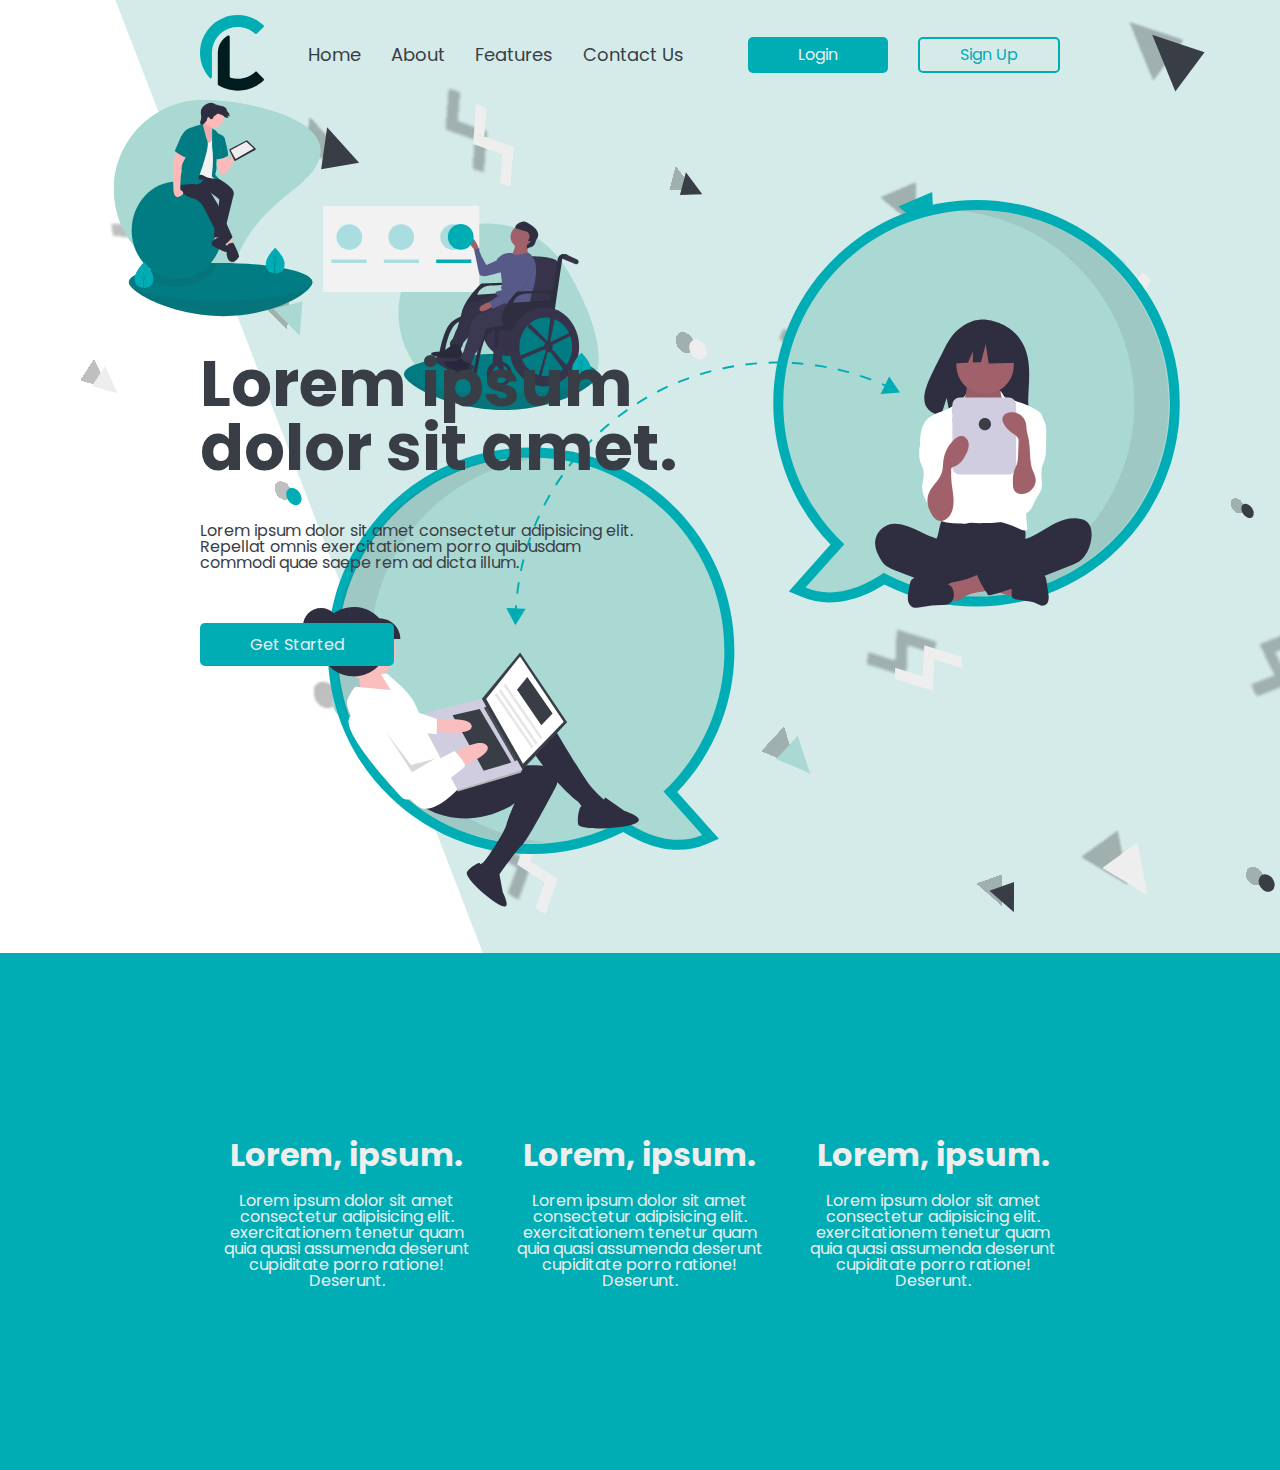
==== index.html @ b7eff3f6 "Added HTML and assets" ====
<!DOCTYPE html>
<html lang="en">
  <head>
    <meta charset="UTF-8" />
    <meta http-equiv="X-UA-Compatible" content="IE=edge" />
    <meta name="viewport" content="width=device-width, initial-scale=1.0" />
    <title>Circlearn</title>
    <link
      rel="shortcut icon"
      href="./assets/img/Logo.svg"
      type="image/x-icon"
    />
    <link rel="stylesheet" href="./assets/css/style.css" />
    <link
      href="https://cdn.jsdelivr.net/npm/boxicons@2.0.5/css/boxicons.min.css"
      rel="stylesheet"
    />
  </head>
  <body>
    <header>
      <a href="index.html"><img src="./assets/img/Logo.svg" alt="logo" /></a>
      <nav>
        <ul>
          <li><a href="#">Home</a></li>
          <li><a href="#">About</a></li>
          <li><a href="#">Features</a></li>
          <li><a href="#">Contact Us</a></li>
        </ul>
      </nav>
      <div class="button">
        <a href="#" class="login">Login</a>
        <a href="#" class="sign-up">Sign Up</a>
      </div>
    </header>
    <div class="hero">
      <div class="vector">
        <img class="img1" src="./assets/img/Hero-illustration.svg" alt="" />
        <img
          class="img2"
          src="./assets/img/Hero-illustration-top-1.svg"
          alt=""
        />
        <img
          class="img3"
          src="./assets/img/Hero-illustration-top-2.svg"
          alt=""
        />
      </div>
      <div class="title">
        <h1>
          Lorem ipsum <br />
          dolor sit amet.
        </h1>
        <p>
          Lorem ipsum dolor sit amet consectetur adipisicing elit. <br />
          Repellat omnis exercitationem porro quibusdam <br />
          commodi quae saepe rem ad dicta illum.
        </p>
        <div class="get-started">
          <a href="#">Get Started</a>
        </div>
      </div>
    </div>
    <div class="info">
      <div class="info-container">
        <div class="item">
          <h1>Lorem, ipsum.</h1>
          <p>
            Lorem ipsum dolor sit amet consectetur adipisicing elit.
            <br />
            exercitationem tenetur quam quia quasi assumenda deserunt cupiditate
            porro ratione! Deserunt.
          </p>
        </div>
        <div class="item">
          <h1>Lorem, ipsum.</h1>
          <p>
            Lorem ipsum dolor sit amet consectetur adipisicing elit.
            <br />
            exercitationem tenetur quam quia quasi assumenda deserunt cupiditate
            porro ratione! Deserunt.
          </p>
        </div>
        <div class="item">
          <h1>Lorem, ipsum.</h1>
          <p>
            Lorem ipsum dolor sit amet consectetur adipisicing elit.
            <br />
            exercitationem tenetur quam quia quasi assumenda deserunt cupiditate
            porro ratione! Deserunt.
          </p>
        </div>
      </div>
    </div>
  </body>
</html>
---- assets/css/style.css ----
@import url("https://fonts.googleapis.com/css2?family=Poppins:wght@400;500;600;700&display=swap");

:root {
  --primary-color: #00adb5;
  --secondary-color: #aad8d3;
  --light-color: #eeeeee;
  --dark-color: #393e46;
  --primary-darker-color: #001c1e;
  --gray-color: #bcbcbc;
  --dark-secondary-color: 2f2e41;
}

html,
body {
  margin: 0;
  padding: 0;
  box-sizing: border-box;
  line-height: 1;
  font-family: "Poppins", sans-serif;
}

header {
  display: flex;
  padding: 15px 200px;
  justify-content: space-between;
}

header nav {
  display: flex;
  align-items: center;
}

header nav ul {
  display: flex;
  padding: 0;
}

header nav ul li {
  font-size: 18px;
  list-style-type: none;
  padding: 0 15px;
}

header nav ul li a {
  text-decoration: none;
  align-items: center;
  justify-content: center;
  color: var(--dark-color);
}

.button .login {
  background-color: var(--primary-color);
  padding: 10px 50px;
  color: var(--light-color);
  border-radius: 5px;
}

.button .sign-up {
  border: 2px solid var(--primary-color);
  padding: 8px 40px;
  color: var(--primary-color);
  border-radius: 5px;
}

.button {
  padding: 5px;
  display: flex;
  justify-content: space-between;
  align-items: center;
}

.button a {
  text-decoration: none;
  color: var(--dark-color);
  padding: 5px;
  margin: 0 15px;
}

.vector .img1 {
  position: absolute;
  top: 0;
  right: 0;
  z-index: -1;
}
.vector .img2 {
  position: absolute;
  top: 100px;
  right: 650px;
  z-index: -1;
}
.vector .img3 {
  position: absolute;
  top: 200px;
  right: 100px;
  z-index: -1;
}

.get-started a {
  text-decoration: none;
  background-color: var(--primary-color);
  padding: 10px 50px;
  color: var(--light-color);
  border-radius: 5px;
}

.title {
  padding: 200px 200px 300px;
}

.title h1 {
  font-size: 64px;
  color: var(--dark-color);
}
.title p {
  color: var(--dark-color);
  padding: 0 0 50px;
}

.info {
  padding: 150px 200px;
  background-color: var(--primary-color);
  text-align: center;
  color: var(--light-color);
}

.info .info-container {
  display: flex;
  justify-content: space-around;
}

.info-container .item {
  padding: 15px;
}
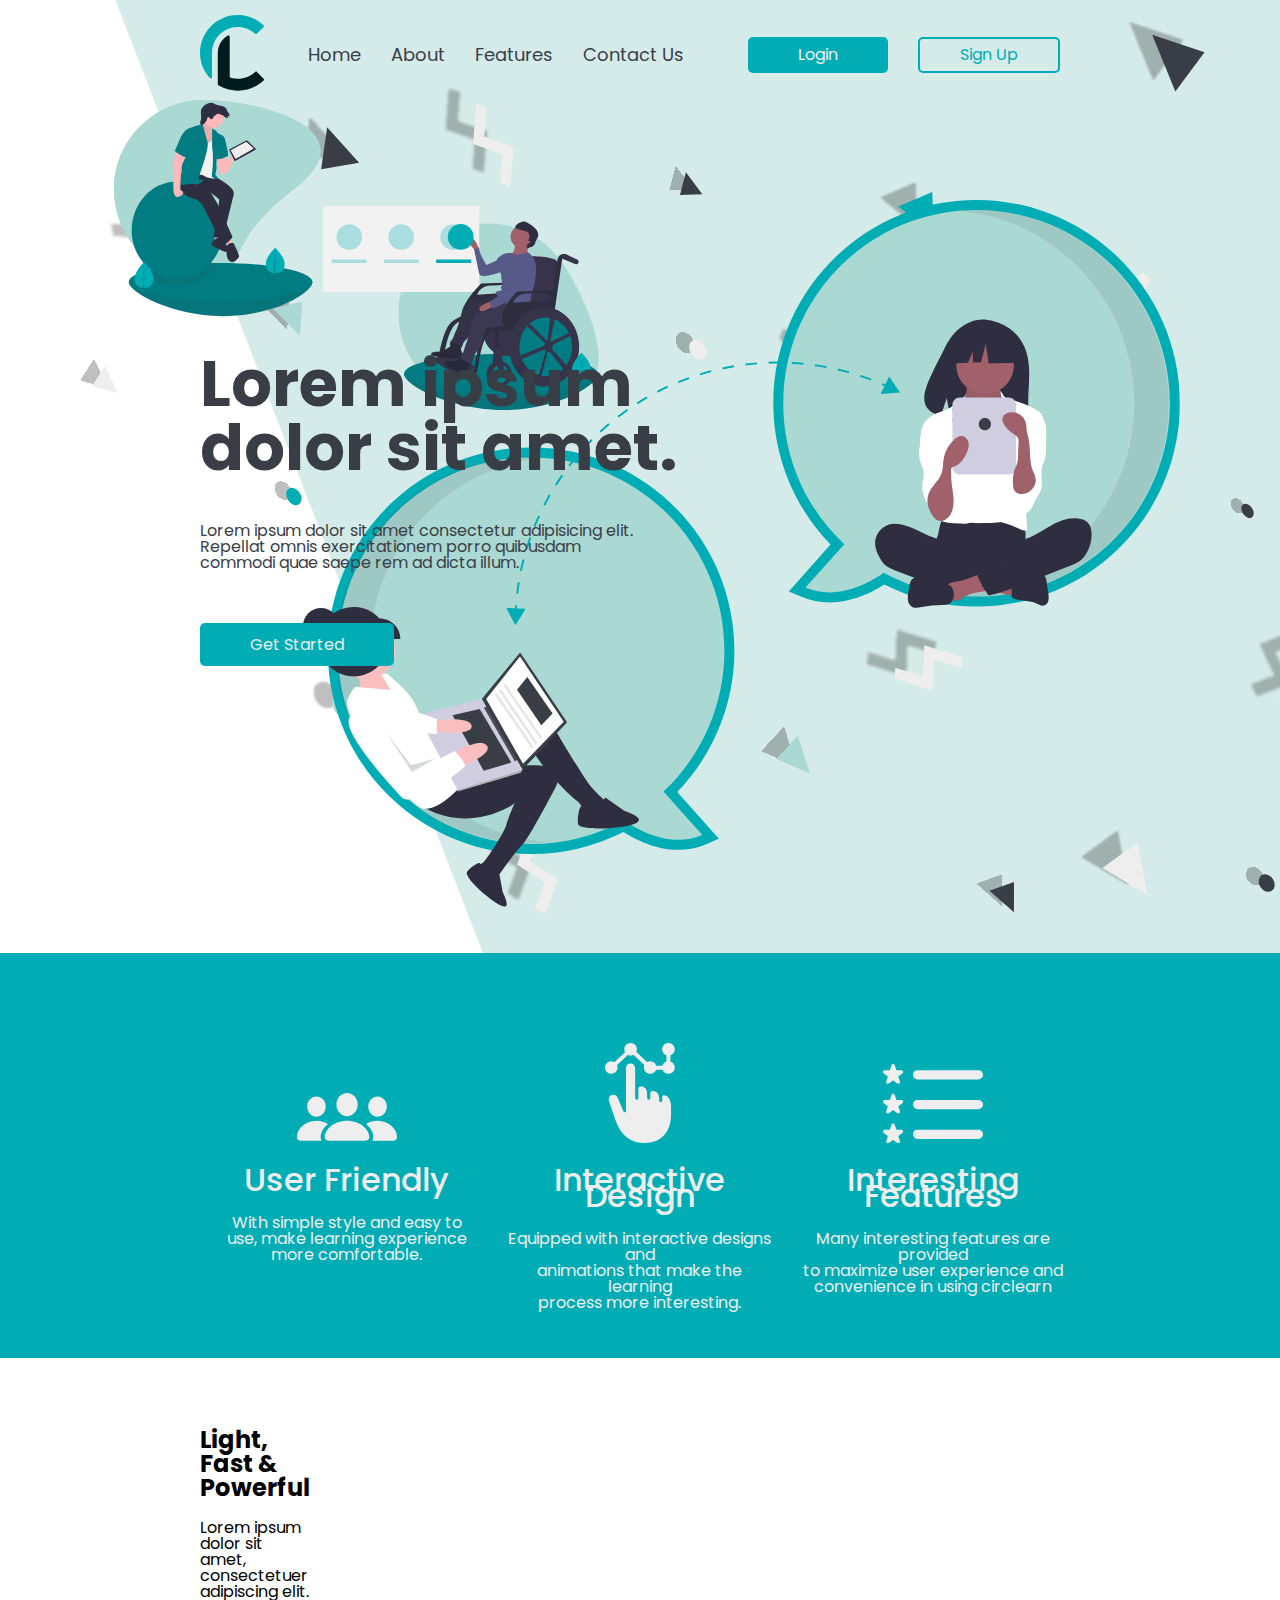
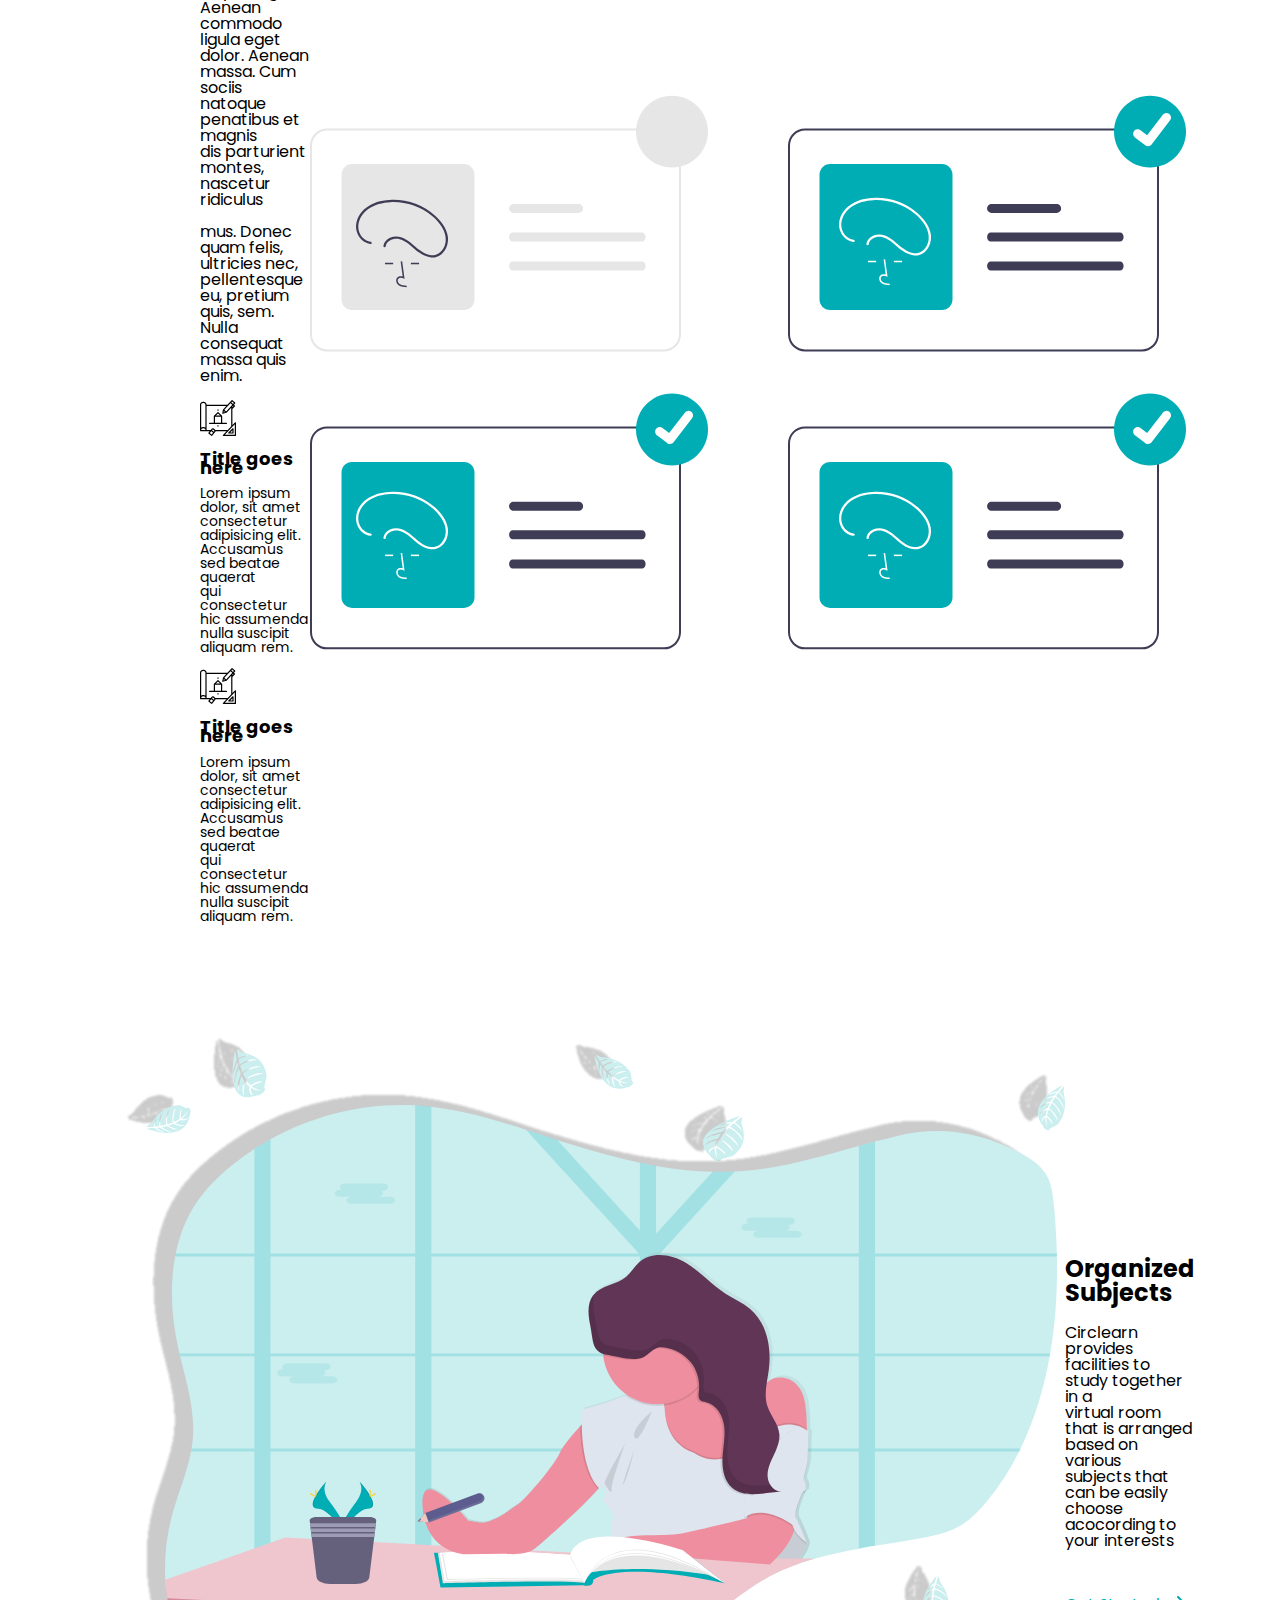
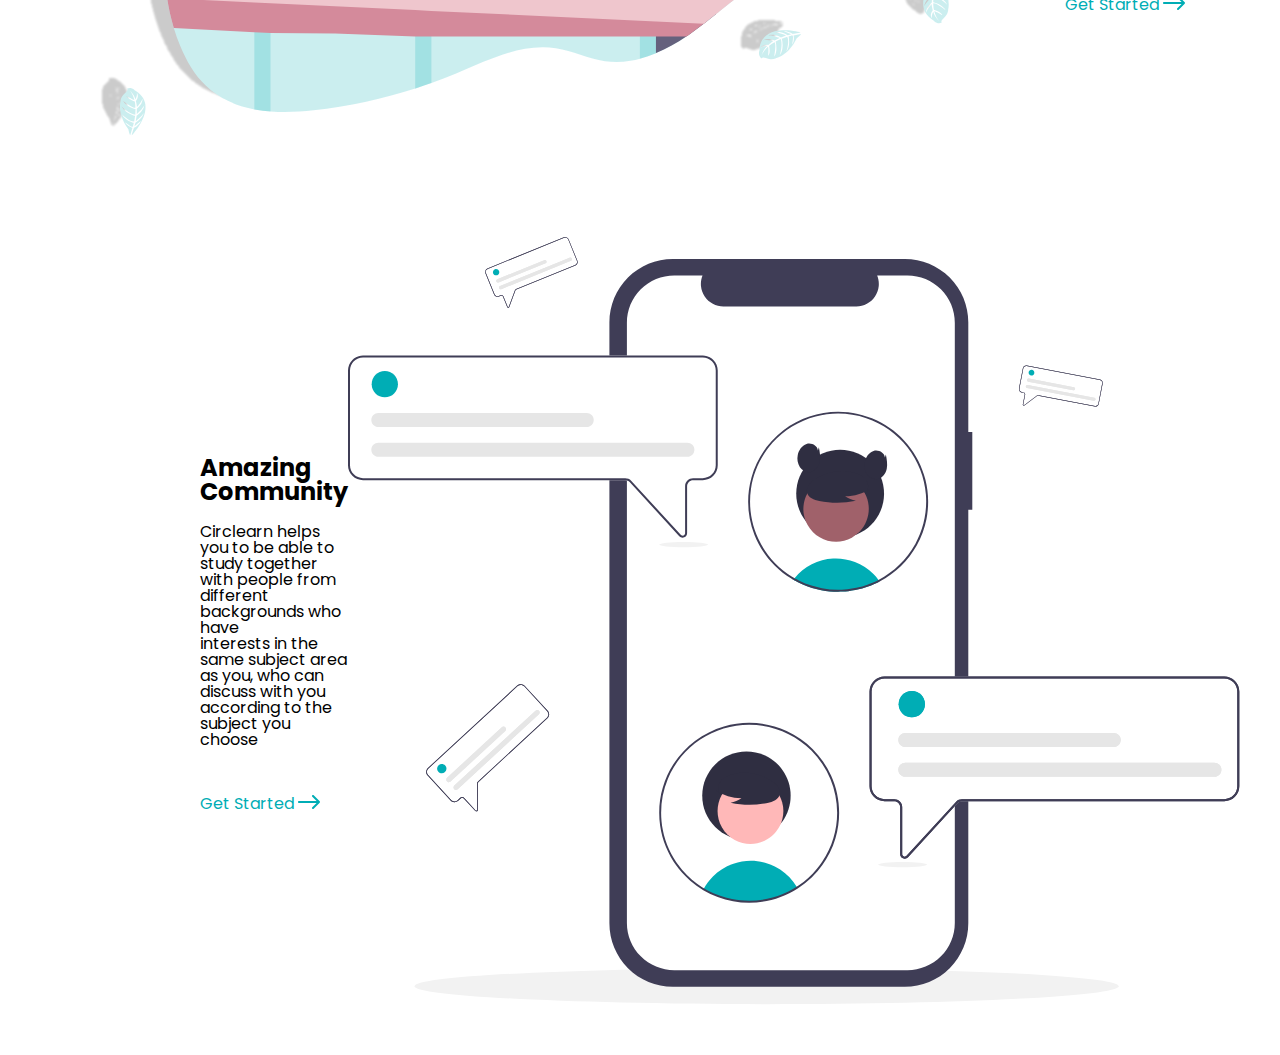
==== commit 9c22e974: "Added Features" ====
--- a/index.html
+++ b/index.html
@@ -28,8 +28,8 @@
         </ul>
       </nav>
       <div class="button">
-        <a href="#" class="login">Login</a>
-        <a href="#" class="sign-up">Sign Up</a>
+        <a href="./pages/login.html" class="login">Login</a>
+        <a href="./pages/login.html" class="sign-up">Sign Up</a>
       </div>
     </header>
     <div class="hero">
@@ -64,33 +64,105 @@
     <div class="info">
       <div class="info-container">
         <div class="item">
-          <h1>Lorem, ipsum.</h1>
+          <img src="./assets/img/Info-1.svg" alt="Info" />
+          <h2>User Friendly</h2>
           <p>
-            Lorem ipsum dolor sit amet consectetur adipisicing elit.
-            <br />
-            exercitationem tenetur quam quia quasi assumenda deserunt cupiditate
-            porro ratione! Deserunt.
+            With simple style and easy to <br />
+            use, make learning experience <br />
+            more comfortable.
+          </p>
+        </div>
+        <div class="item center">
+          <img src="./assets/img/Info-2.svg" alt="Info" />
+          <h2>Interactive Design</h2>
+          <p>
+            Equipped with interactive designs and <br />
+            animations that make the learning <br />
+            process more interesting.
           </p>
         </div>
         <div class="item">
-          <h1>Lorem, ipsum.</h1>
+          <img src="./assets/img/Info-3.svg" alt="Info" />
+          <h2>Interesting Features</h2>
           <p>
-            Lorem ipsum dolor sit amet consectetur adipisicing elit.
-            <br />
-            exercitationem tenetur quam quia quasi assumenda deserunt cupiditate
-            porro ratione! Deserunt.
-          </p>
-        </div>
-        <div class="item">
-          <h1>Lorem, ipsum.</h1>
-          <p>
-            Lorem ipsum dolor sit amet consectetur adipisicing elit.
-            <br />
-            exercitationem tenetur quam quia quasi assumenda deserunt cupiditate
-            porro ratione! Deserunt.
+            Many interesting features are provided <br />
+            to maximize user experience and <br />
+            convenience in using circlearn
           </p>
         </div>
       </div>
     </div>
+
+    <div class="features">
+      <div class="features-container">
+        <div class="features-title">
+          <h2>Light, Fast & Powerful</h2>
+          <p>
+            Lorem ipsum dolor sit amet, consectetuer adipiscing elit. Aenean
+            commodo <br />
+            ligula eget dolor. Aenean massa. Cum sociis natoque penatibus et
+            magnis <br />
+            dis parturient montes, nascetur ridiculus
+          </p>
+          <p>
+            mus. Donec quam felis, ultricies nec, pellentesque eu, pretium quis,
+            sem. <br />
+            Nulla consequat massa quis enim.
+          </p>
+        </div>
+        <div class="features-list">
+          <div class="f-list">
+            <img src="./assets/img/Dummy-icon.svg" alt="Icon" />
+            <h2>Title goes here</h2>
+            <p>
+              Lorem ipsum dolor, sit amet consectetur <br />
+              adipisicing elit. Accusamus sed beatae quaerat <br />
+              qui consectetur hic assumenda nulla suscipit aliquam rem.
+            </p>
+          </div>
+          <div class="f-list">
+            <img src="./assets/img/Dummy-icon.svg" alt="Icon" />
+            <h2>Title goes here</h2>
+            <p>
+              Lorem ipsum dolor, sit amet consectetur <br />
+              adipisicing elit. Accusamus sed beatae quaerat <br />
+              qui consectetur hic assumenda nulla suscipit aliquam rem.
+            </p>
+          </div>
+        </div>
+      </div>
+      <img src="./assets/img/Features-1.svg" alt="Vector" />
+    </div>
+    <div class="features more">
+      <img src="./assets/img/Features-2.svg" alt="Vector" />
+      <div class="f-text">
+        <h2>Organized Subjects</h2>
+        <p>
+          Circlearn provides facilities to study together in a <br />
+          virtual room that is arranged based on various <br />
+          subjects that can be easily choose acocording to <br />
+          your interests
+        </p>
+        <a href="./pages/login.html"
+          >Get Started <img src="./assets/img/Features-arrow.svg" alt=""
+        /></a>
+      </div>
+    </div>
+    <div class="features">
+      <div class="f-text">
+        <h2>Amazing Community</h2>
+        <p>
+          Circlearn helps you to be able to study together <br />
+          with people from different backgrounds who have <br />
+          interests in the same subject area as you, who can <br />
+          discuss with you according to the subject you <br />
+          choose
+        </p>
+        <a href="./pages/login.html"
+          >Get Started <img src="./assets/img/Features-arrow.svg" alt=""
+        /></a>
+      </div>
+      <img src="./assets/img/Features-3.svg" alt="Vector" />
+    </div>
   </body>
 </html>
--- a/assets/css/style.css
+++ b/assets/css/style.css
@@ -12,6 +12,7 @@
 
 html,
 body {
+  overflow-x: hidden;
   margin: 0;
   padding: 0;
   box-sizing: border-box;
@@ -117,7 +118,7 @@
 }
 
 .info {
-  padding: 150px 200px;
+  padding: 0 200px;
   background-color: var(--primary-color);
   text-align: center;
   color: var(--light-color);
@@ -129,5 +130,54 @@
 }
 
 .info-container .item {
+  margin-top: 75px;
   padding: 15px;
+  width: 400px;
+  height: 300px;
 }
+
+.info-container .item h2 {
+  font-size: 32px;
+  line-height: 0.5;
+  font-weight: 500;
+}
+
+.features {
+  display: flex;
+  justify-content: space-between;
+  padding: 50px 200px;
+}
+
+.features-container {
+  display: flex;
+  flex-direction: column;
+  justify-content: space-around;
+}
+
+.f-list h2 {
+  font-size: 18px;
+  line-height: 0.5;
+}
+.f-list p {
+  font-size: 14px;
+}
+
+.features.more {
+  padding: 50px 200px 50px 100px;
+}
+
+.f-text {
+  width: 500px;
+  padding-top: 200px;
+  line-height: 1;
+}
+
+.f-text a {
+  text-decoration: none;
+  color: var(--primary-color);
+  line-height: 5;
+}
+
+.f-text a:hover {
+  color: var(--dark-color);
+}
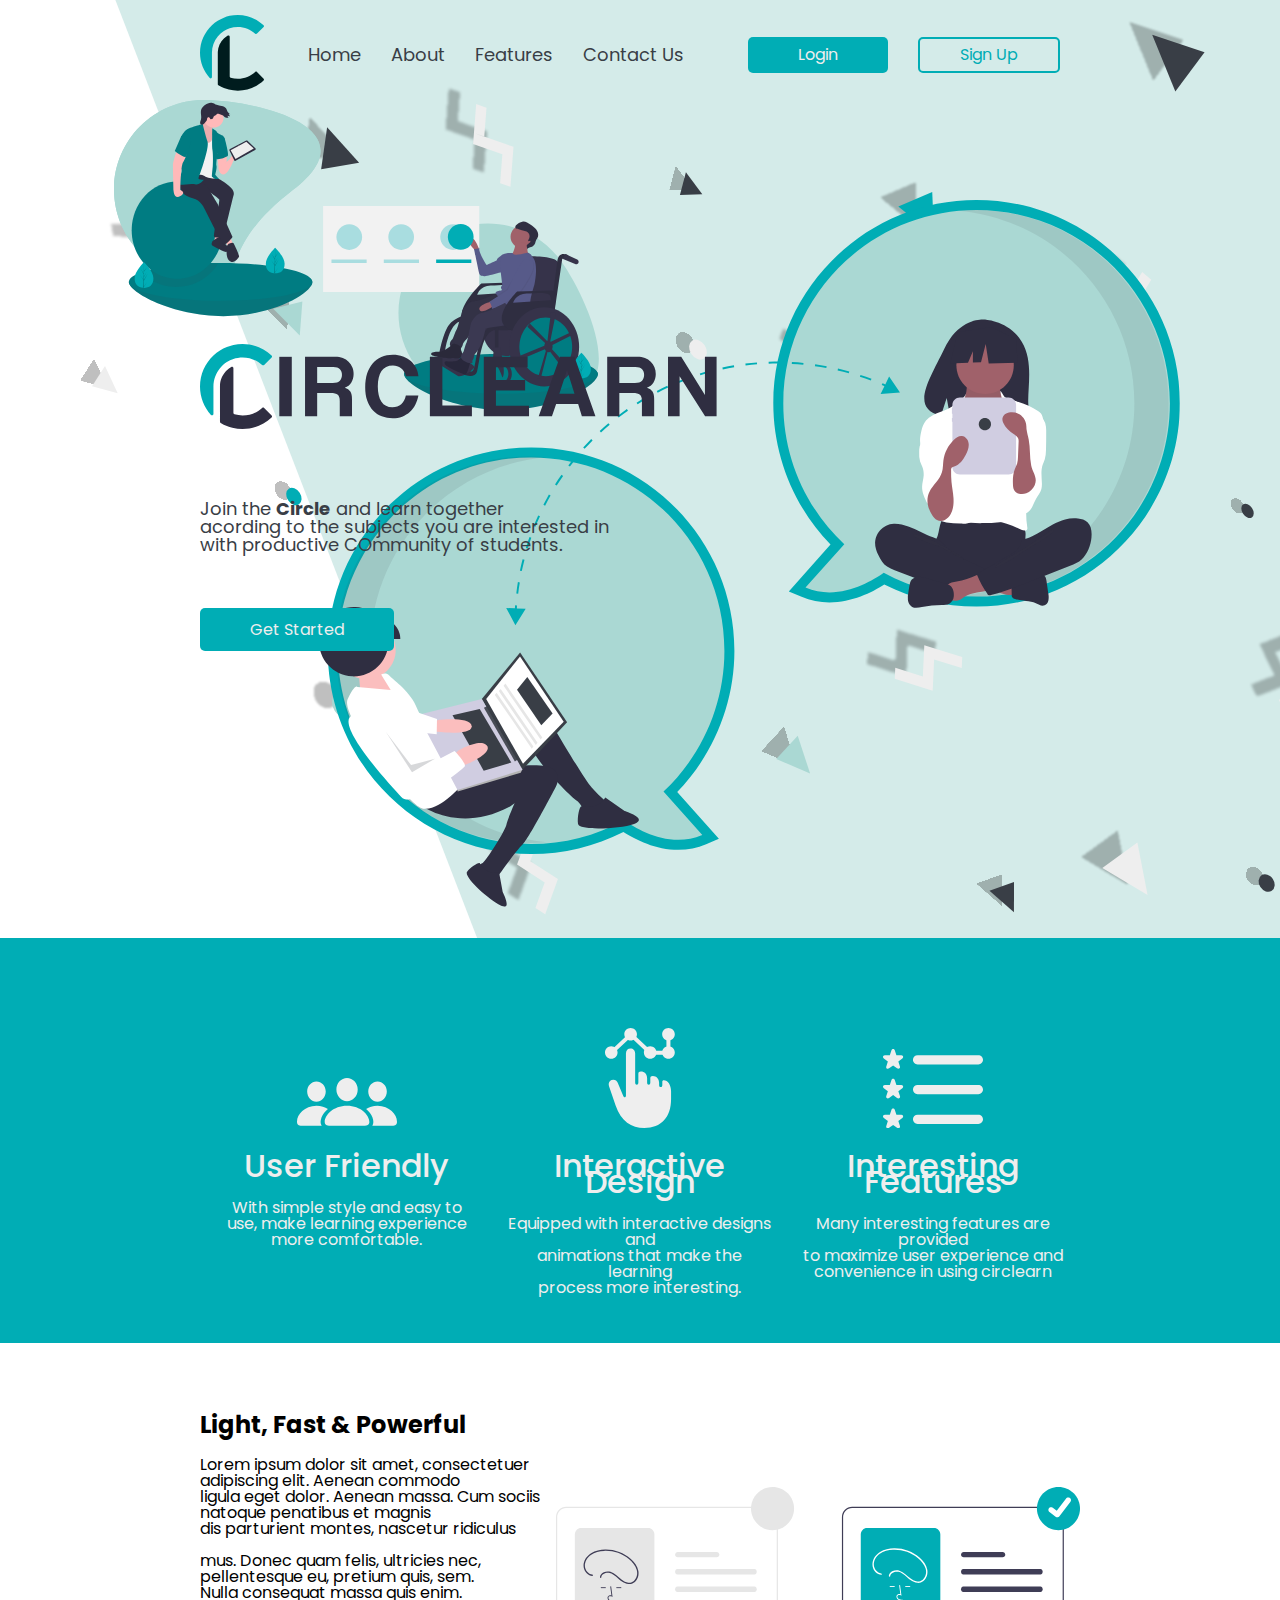
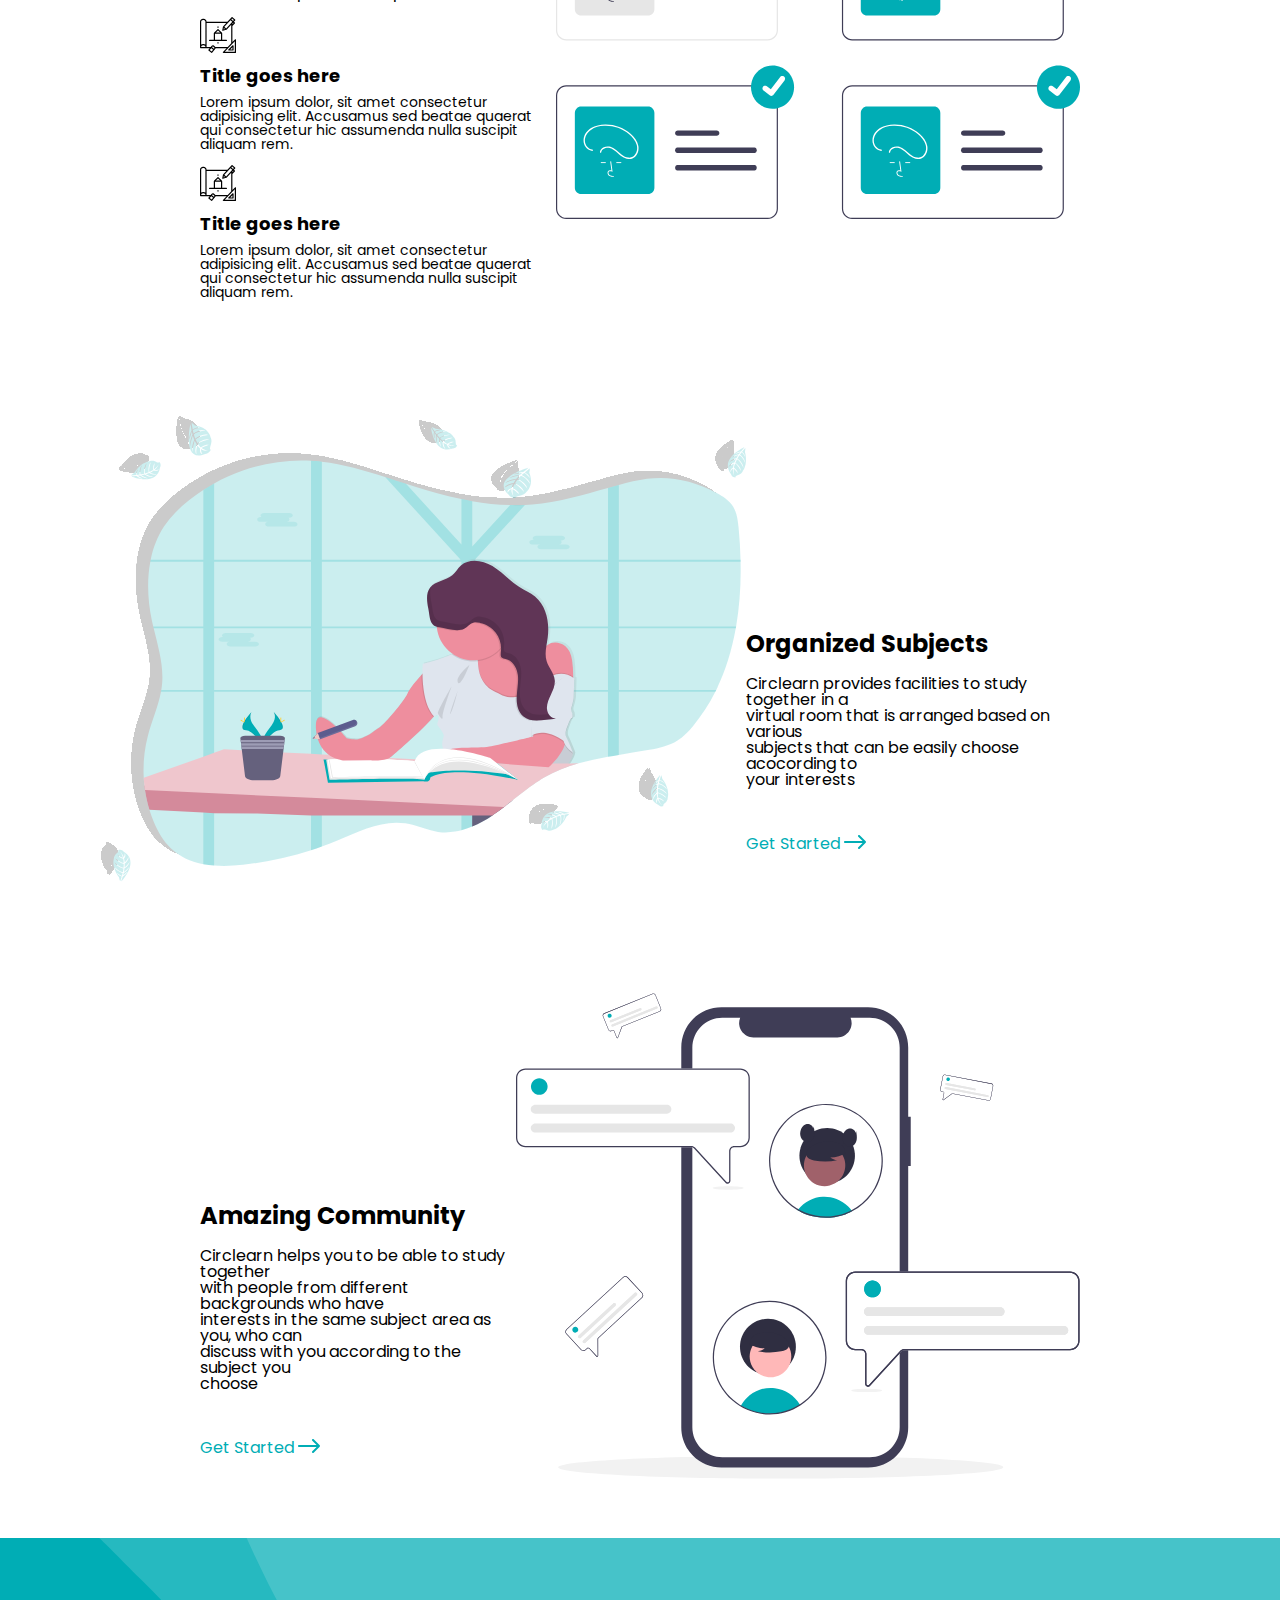
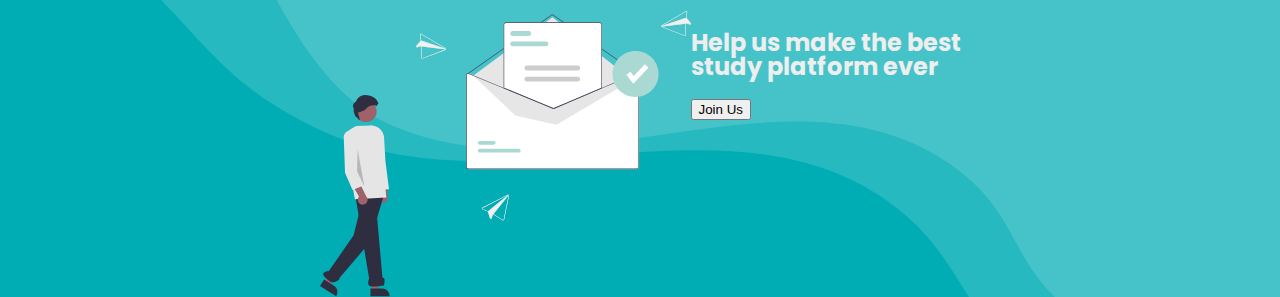
==== commit 6b4f812e: "Added CTA(Unfinished)" ====
--- a/index.html
+++ b/index.html
@@ -1,9 +1,50 @@
 <!DOCTYPE html>
-<html lang="en">
+<html lang="en" prefix="og: https://ogp.me/ns#">
   <head>
     <meta charset="UTF-8" />
     <meta http-equiv="X-UA-Compatible" content="IE=edge" />
     <meta name="viewport" content="width=device-width, initial-scale=1.0" />
+    <meta name="author" content="Circlearn" />
+    <meta
+      name="description"
+      content="Join The Circle And Learn Together
+according to the subjects you are interested in
+With Productive Community of Students."
+    />
+    <!-- HTML Meta Tags -->
+    <title>Circlearn</title>
+    <meta name="description" content="" />
+
+    <!-- Facebook Meta Tags -->
+    <meta
+      property="og:url"
+      content="https://sitouxz.github.io/Circlearn-Web/"
+    />
+    <meta property="og:type" content="website" />
+    <meta property="og:title" content="Circlearn" />
+    <meta
+      property="og:description"
+      content="Join The Circle And Learn Together
+according to the subjects you are interested in
+With Productive Community of Students."
+    />
+    <meta property="og:image" content="" />
+
+    <!-- Twitter Meta Tags -->
+    <meta name="twitter:card" content="summary_large_image" />
+    <meta property="twitter:domain" content="sitouxz.github.io" />
+    <meta
+      property="twitter:url"
+      content="https://sitouxz.github.io/Circlearn-Web/"
+    />
+    <meta name="twitter:title" content="Circlearn" />
+    <meta
+      name="twitter:description"
+      content="Join The Circle And Learn Together
+according to the subjects you are interested in
+With Productive Community of Students."
+    />
+    <meta name="twitter:image" content="" />
     <title>Circlearn</title>
     <link
       rel="shortcut icon"
@@ -47,14 +88,11 @@
         />
       </div>
       <div class="title">
-        <h1>
-          Lorem ipsum <br />
-          dolor sit amet.
-        </h1>
+        <img class="vector" src="./assets/img/Hero-logo.svg" alt="Logo" />
         <p>
-          Lorem ipsum dolor sit amet consectetur adipisicing elit. <br />
-          Repellat omnis exercitationem porro quibusdam <br />
-          commodi quae saepe rem ad dicta illum.
+          Join the <b>Circle</b> and learn together <br />
+          acording to the subjects you are interested in <br />
+          with productive COmmunity of students.
         </p>
         <div class="get-started">
           <a href="#">Get Started</a>
@@ -64,7 +102,7 @@
     <div class="info">
       <div class="info-container">
         <div class="item">
-          <img src="./assets/img/Info-1.svg" alt="Info" />
+          <img class="vector" src="./assets/img/Info-1.svg" alt="Info" />
           <h2>User Friendly</h2>
           <p>
             With simple style and easy to <br />
@@ -73,7 +111,7 @@
           </p>
         </div>
         <div class="item center">
-          <img src="./assets/img/Info-2.svg" alt="Info" />
+          <img class="vector" src="./assets/img/Info-2.svg" alt="Info" />
           <h2>Interactive Design</h2>
           <p>
             Equipped with interactive designs and <br />
@@ -82,7 +120,7 @@
           </p>
         </div>
         <div class="item">
-          <img src="./assets/img/Info-3.svg" alt="Info" />
+          <img class="vector" src="./assets/img/Info-3.svg" alt="Info" />
           <h2>Interesting Features</h2>
           <p>
             Many interesting features are provided <br />
@@ -112,7 +150,7 @@
         </div>
         <div class="features-list">
           <div class="f-list">
-            <img src="./assets/img/Dummy-icon.svg" alt="Icon" />
+            <img class="vector" src="./assets/img/Dummy-icon.svg" alt="Icon" />
             <h2>Title goes here</h2>
             <p>
               Lorem ipsum dolor, sit amet consectetur <br />
@@ -121,7 +159,7 @@
             </p>
           </div>
           <div class="f-list">
-            <img src="./assets/img/Dummy-icon.svg" alt="Icon" />
+            <img class="vector" src="./assets/img/Dummy-icon.svg" alt="Icon" />
             <h2>Title goes here</h2>
             <p>
               Lorem ipsum dolor, sit amet consectetur <br />
@@ -131,10 +169,10 @@
           </div>
         </div>
       </div>
-      <img src="./assets/img/Features-1.svg" alt="Vector" />
+      <img class="vector" src="./assets/img/Features-1.svg" alt="Vector" />
     </div>
     <div class="features more">
-      <img src="./assets/img/Features-2.svg" alt="Vector" />
+      <img class="vector" src="./assets/img/Features-2.svg" alt="Vector" />
       <div class="f-text">
         <h2>Organized Subjects</h2>
         <p>
@@ -162,7 +200,25 @@
           >Get Started <img src="./assets/img/Features-arrow.svg" alt=""
         /></a>
       </div>
-      <img src="./assets/img/Features-3.svg" alt="Vector" />
-    </div>
+      <img class="vector" src="./assets/img/Features-3.svg" alt="Vector" />
+    </div>
+    <div class="cta">
+      <img class="vector bg" src="./assets/img/CTA-BG.svg" alt="" />
+      <div class="cta-container">
+        <img class="vector" src="./assets/img/CTA-Vector.svg" alt="" />
+        <div class="cta-text">
+          <h2>
+            Help us make the best <br />
+            study platform ever
+          </h2>
+          <button>Join Us</button>
+        </div>
+      </div>
+    </div>
+    <!-- <div class="contact">
+      <div class="contact-container">
+        <img class="vector" src="./assets/img/Contact-Vector.svg" alt="" />
+      </div>
+    </div> -->
   </body>
 </html>
--- a/assets/css/style.css
+++ b/assets/css/style.css
@@ -20,6 +20,9 @@
   font-family: "Poppins", sans-serif;
 }
 
+/* @media only screen and (min-width: 1920px) {
+} */
+
 header {
   display: flex;
   padding: 15px 200px;
@@ -77,6 +80,15 @@
   margin: 0 15px;
 }
 
+.vector {
+  pointer-events: none;
+  -moz-user-select: none;
+  -webkit-user-select: none;
+  user-select: none;
+  overflow: hidden;
+  line-height: 0;
+}
+
 .vector .img1 {
   position: absolute;
   top: 0;
@@ -105,16 +117,13 @@
 }
 
 .title {
-  padding: 200px 200px 300px;
-}
-
-.title h1 {
-  font-size: 64px;
-  color: var(--dark-color);
-}
+  padding: 235px 200px 300px;
+}
+
 .title p {
   color: var(--dark-color);
-  padding: 0 0 50px;
+  padding: 50px 0 50px;
+  font-size: 18px;
 }
 
 .info {
@@ -181,3 +190,20 @@
 .f-text a:hover {
   color: var(--dark-color);
 }
+
+.cta .bg {
+  position: absolute;
+  left: 50%;
+  transform: translate(-50%, 0);
+  z-index: -1;
+}
+
+.cta-container {
+  display: flex;
+  justify-content: center;
+  padding-top: 73px;
+}
+
+.cta-text h2 {
+  color: var(--light-color);
+}
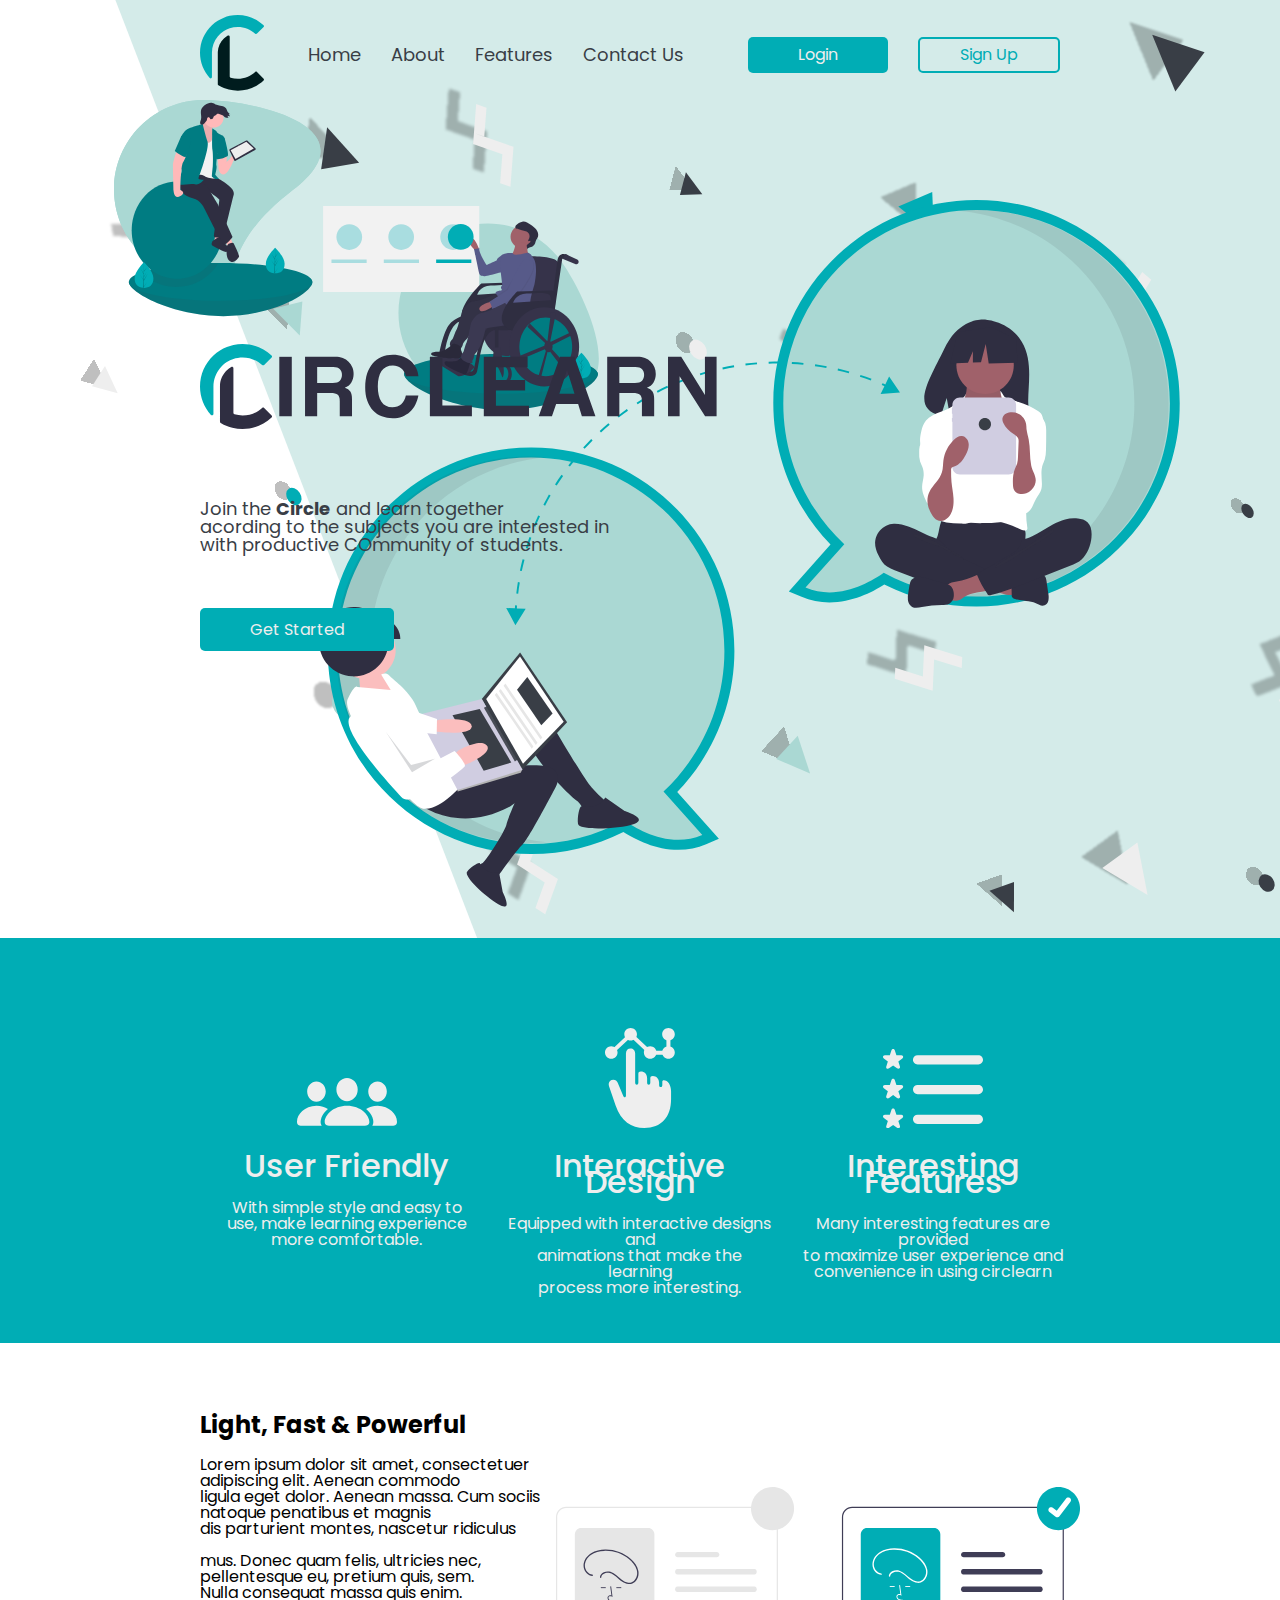
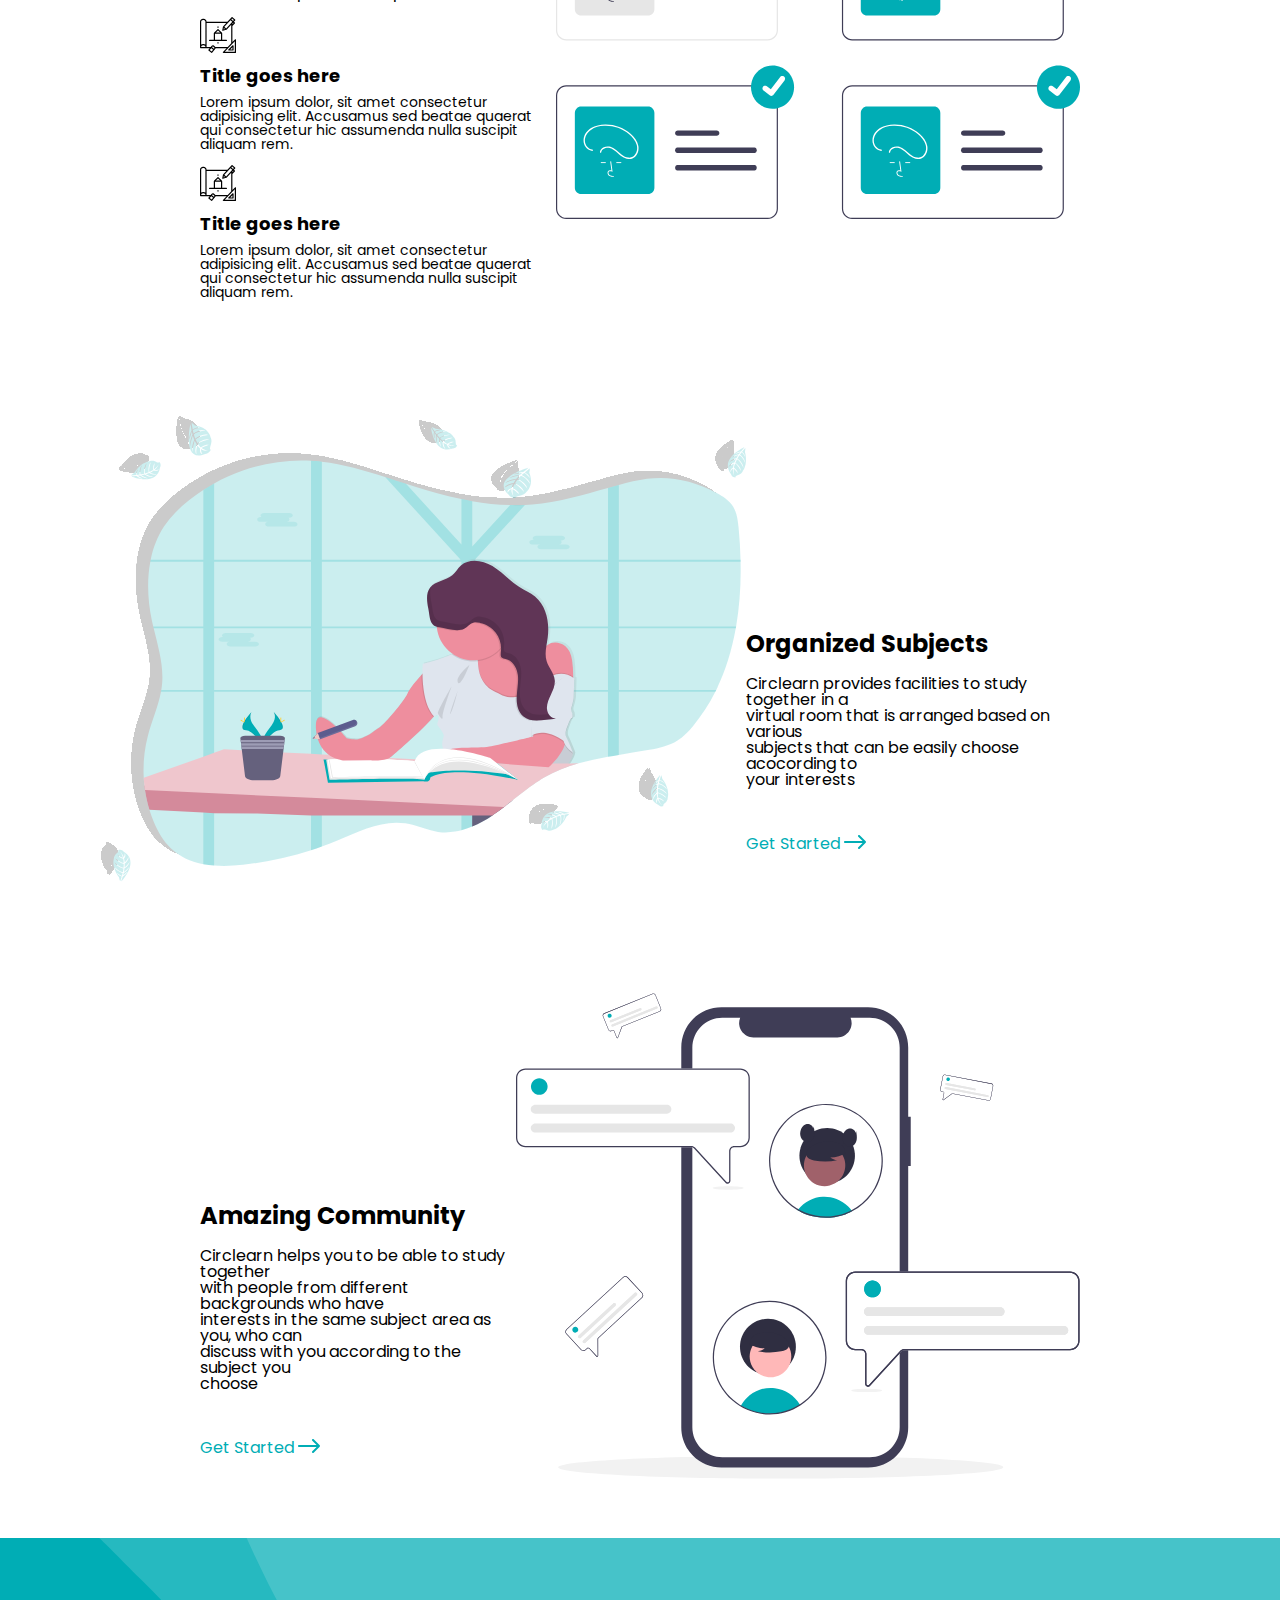
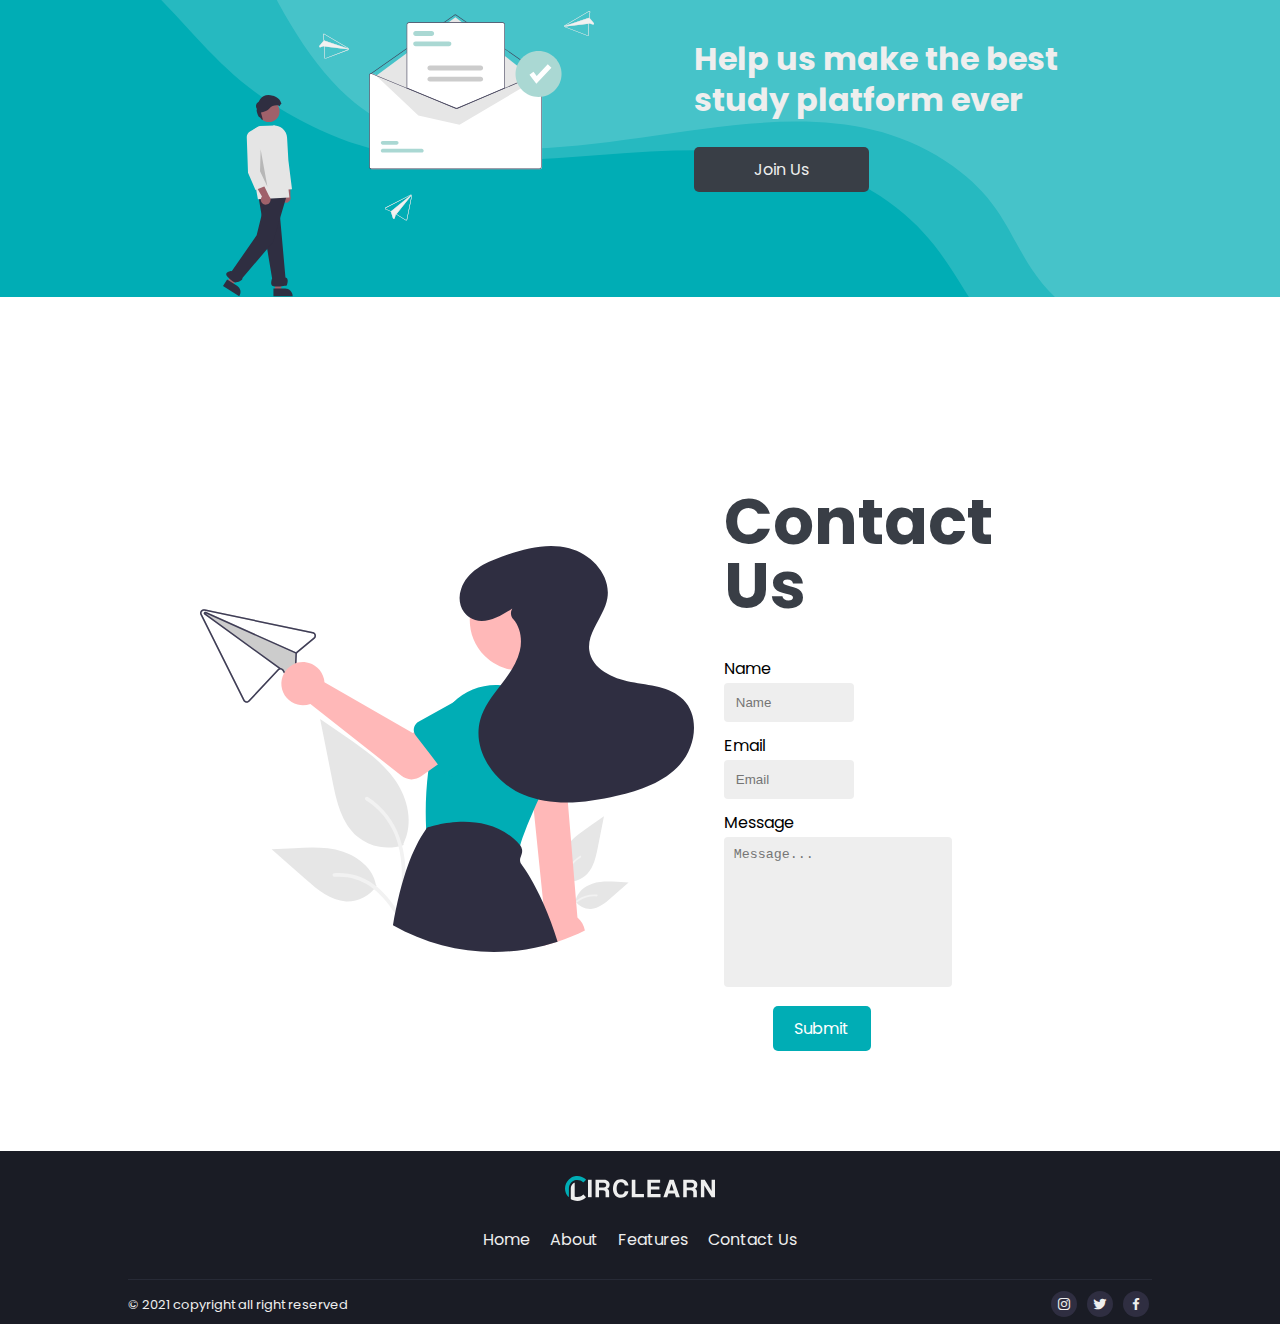
==== commit 2a961222: "Added Contact and Footer" ====
--- a/index.html
+++ b/index.html
@@ -13,7 +13,12 @@
     />
     <!-- HTML Meta Tags -->
     <title>Circlearn</title>
-    <meta name="description" content="" />
+    <meta
+      name="description"
+      content="Join The Circle And Learn Together
+according to the subjects you are interested in
+With Productive Community of Students."
+    />
 
     <!-- Facebook Meta Tags -->
     <meta
@@ -28,7 +33,7 @@
 according to the subjects you are interested in
 With Productive Community of Students."
     />
-    <meta property="og:image" content="" />
+    <meta property="og:image" content="./assets/img/Hero-logo.svg" />
 
     <!-- Twitter Meta Tags -->
     <meta name="twitter:card" content="summary_large_image" />
@@ -44,7 +49,7 @@
 according to the subjects you are interested in
 With Productive Community of Students."
     />
-    <meta name="twitter:image" content="" />
+    <meta name="twitter:image" content="./assets/img/Hero-logo.svg" />
     <title>Circlearn</title>
     <link
       rel="shortcut icon"
@@ -215,10 +220,49 @@
         </div>
       </div>
     </div>
-    <!-- <div class="contact">
+    <div class="contact">
       <div class="contact-container">
         <img class="vector" src="./assets/img/Contact-Vector.svg" alt="" />
-      </div>
-    </div> -->
+        <div class="contact-form">
+          <h1>Contact Us</h1>
+          <label>
+            Name <br />
+            <input type="text" name="name" placeholder="Name" />
+          </label>
+          <label>
+            Email <br />
+            <input type="email" name="email" placeholder="Email" />
+          </label>
+          <label>
+            Message <br />
+            <textarea name="message" placeholder="Message..."></textarea>
+          </label>
+          <button class="submit" type="button">Submit</button>
+        </div>
+      </div>
+    </div>
+    <div class="footer">
+      <div class="footer-container">
+        <div class="footer-nav">
+          <img src="./assets/img/Footer-logo.svg" alt="Logo" />
+          <nav>
+            <ul>
+              <li><a href="#">Home</a></li>
+              <li><a href="#">About</a></li>
+              <li><a href="#">Features</a></li>
+              <li><a href="#">Contact Us</a></li>
+            </ul>
+          </nav>
+        </div>
+        <div class="copyright">
+          <p>&#169; 2021 copyright all right reserved</p>
+          <div class="social-media">
+            <a href="#"><i class="bx bxl-instagram"> </i></a>
+            <a href="#"><i class="bx bxl-twitter"> </i></a>
+            <a href="#"><i class="bx bxl-facebook"> </i></a>
+          </div>
+        </div>
+      </div>
+    </div>
   </body>
 </html>
--- a/assets/css/style.css
+++ b/assets/css/style.css
@@ -5,14 +5,15 @@
   --secondary-color: #aad8d3;
   --light-color: #eeeeee;
   --dark-color: #393e46;
+  --darker-color: #282c31;
   --primary-darker-color: #001c1e;
   --gray-color: #bcbcbc;
-  --dark-secondary-color: 2f2e41;
+  --dark-secondary-color: #2f2e41;
 }
 
 html,
 body {
-  overflow-x: hidden;
+  overflow-x: initial;
   margin: 0;
   padding: 0;
   box-sizing: border-box;
@@ -206,4 +207,153 @@
 
 .cta-text h2 {
   color: var(--light-color);
-}
+  font-size: 32px;
+  line-height: 1.3;
+}
+
+.cta-container img {
+  padding: 0 50px;
+}
+
+.cta-text {
+  padding: 0 50px;
+}
+
+.cta-text button {
+  border: none;
+  text-decoration: none;
+  padding: 10px 60px;
+  font-size: 16px;
+  border-radius: 5px;
+  font-family: "Poppins", sans-serif;
+  color: var(--light-color);
+  background-color: var(--dark-color);
+  transition: 0.3s ease-in-out;
+}
+
+.cta-text button:hover {
+  background-color: var(--darker-color);
+}
+
+.contact-container {
+  display: flex;
+  justify-content: space-between;
+  padding: 0 200px;
+  padding-top: 100px;
+}
+
+.contact-form {
+  position: relative;
+  width: 500px;
+  height: 100%;
+  padding: 50px 30px;
+  -webkit-transition: -webkit-transform 1.2s ease-in-out;
+  transition: -webkit-transform 1.2s ease-in-out;
+  transition: transform 1.2s ease-in-out;
+  transition: transform 1.2s ease-in-out, -webkit-transform 1.2s ease-in-out;
+}
+
+.contact-form {
+  display: flex;
+  flex-direction: column;
+}
+
+.contact-form h1 {
+  font-size: 64px;
+  color: var(--dark-color);
+}
+
+.contact-form input,
+select,
+textarea {
+  width: 40%;
+  padding: 12px;
+  border-radius: 4px;
+  box-sizing: border-box;
+  margin-top: 6px;
+  margin-bottom: 16px;
+  resize: none;
+  outline: none;
+  border: none;
+  background-color: #eeeeee;
+}
+
+.contact-form textarea {
+  width: 70%;
+  height: 150px;
+  padding: 10px 20px 10px 10px;
+}
+
+.contact-form button {
+  margin-left: 15%;
+  width: 30%;
+  font-family: "Poppins", sans-serif;
+  font-size: 16px;
+  background-color: var(--primary-color);
+  color: white;
+  padding: 10px 0;
+  border: none;
+  border-radius: 5px;
+  cursor: pointer;
+}
+
+.footer-container,
+.footer-nav {
+  display: flex;
+  align-items: center;
+  flex-direction: column;
+  background-color: #1a1c25;
+}
+
+.footer-container {
+  margin-top: 50px;
+}
+
+.footer-nav {
+  padding-top: 25px;
+  width: 80%;
+  border-bottom: 1px solid rgb(51, 56, 71, 0.5);
+}
+
+.footer-container img {
+  width: 150px;
+}
+
+.footer-container nav ul {
+  display: flex;
+  padding: 15px 0;
+}
+
+.footer-container ul li {
+  list-style: none;
+  padding: 0 10px;
+}
+
+.footer-container li a {
+  text-decoration: none;
+  color: var(--light-color);
+}
+
+.copyright {
+  width: 80%;
+  padding-top: 5px;
+  display: flex;
+  align-items: center;
+  justify-content: space-between;
+}
+
+.copyright p {
+  color: var(--light-color);
+  font-size: 13px;
+}
+
+.social-media a {
+  padding: 0 3px;
+}
+
+.social-media a i {
+  padding: 5px;
+  border-radius: 100%;
+  background-color: #2f2e41;
+  color: var(--light-color);
+}
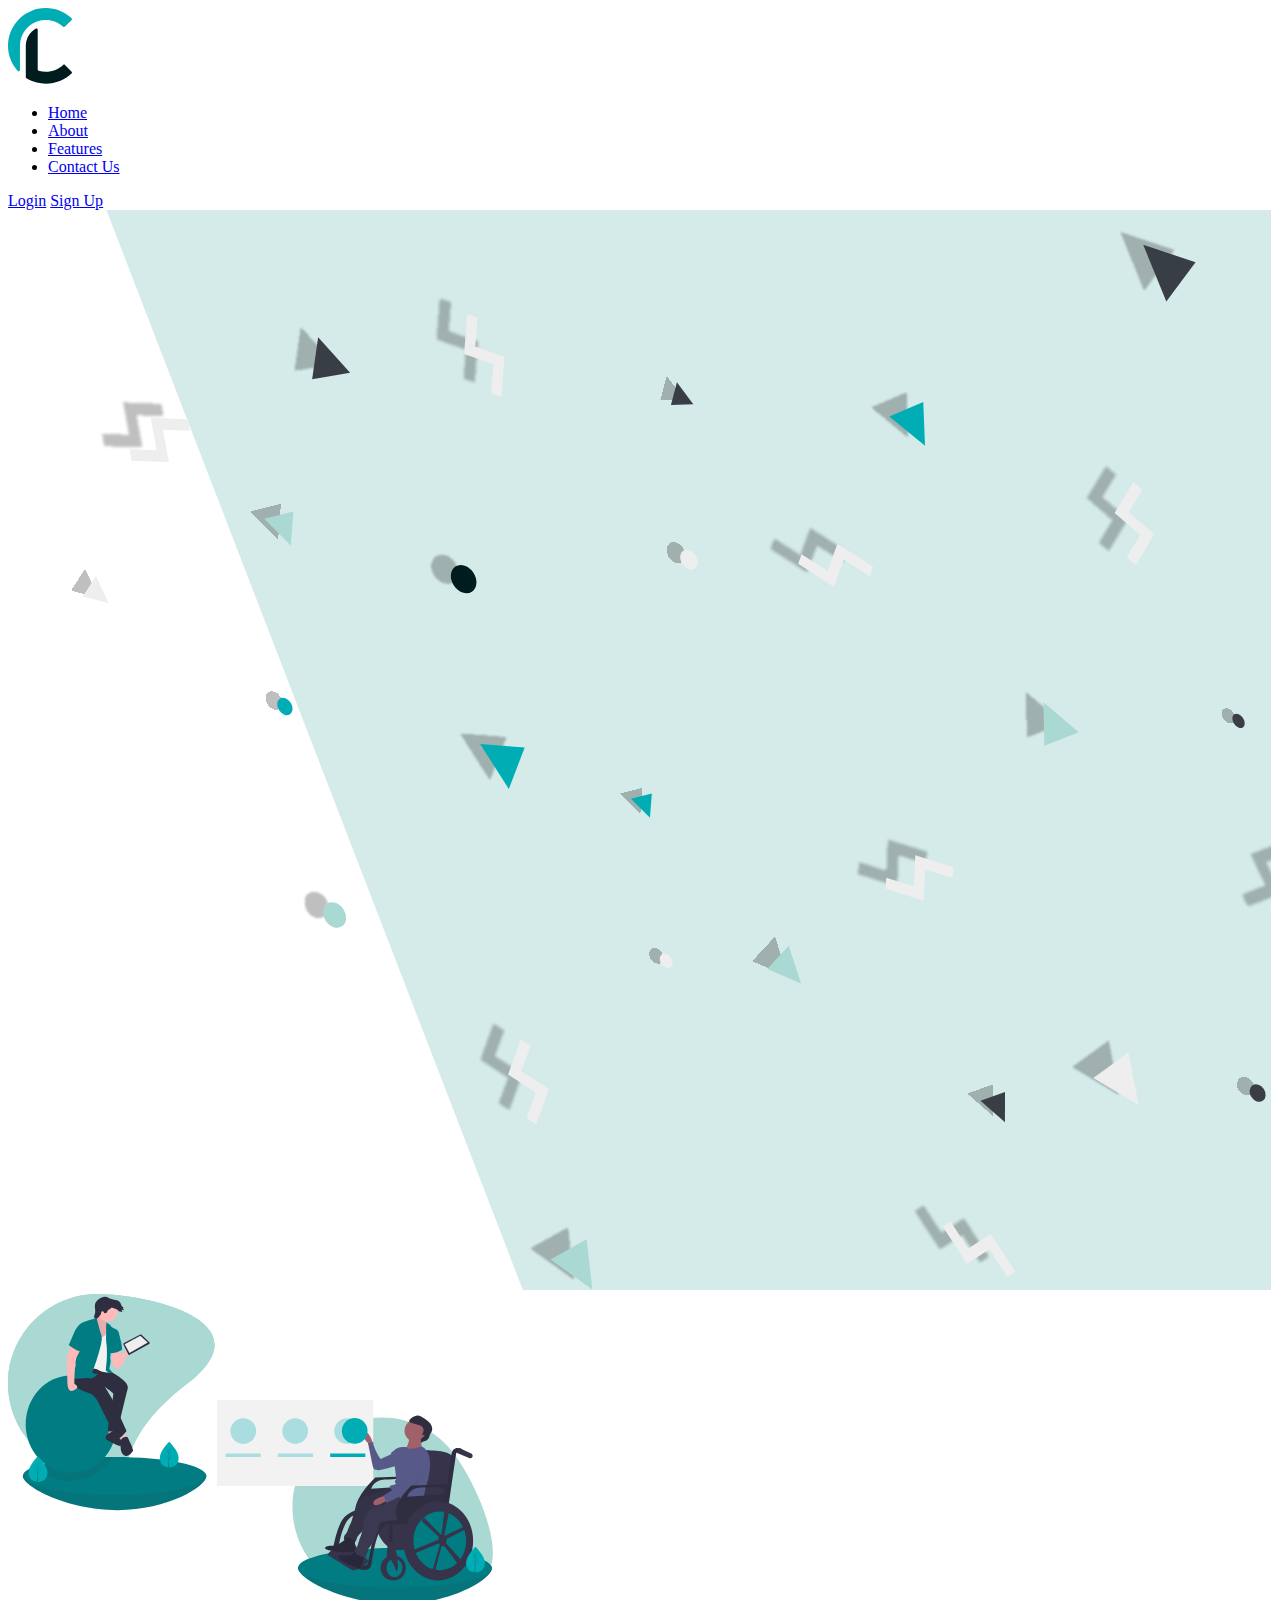
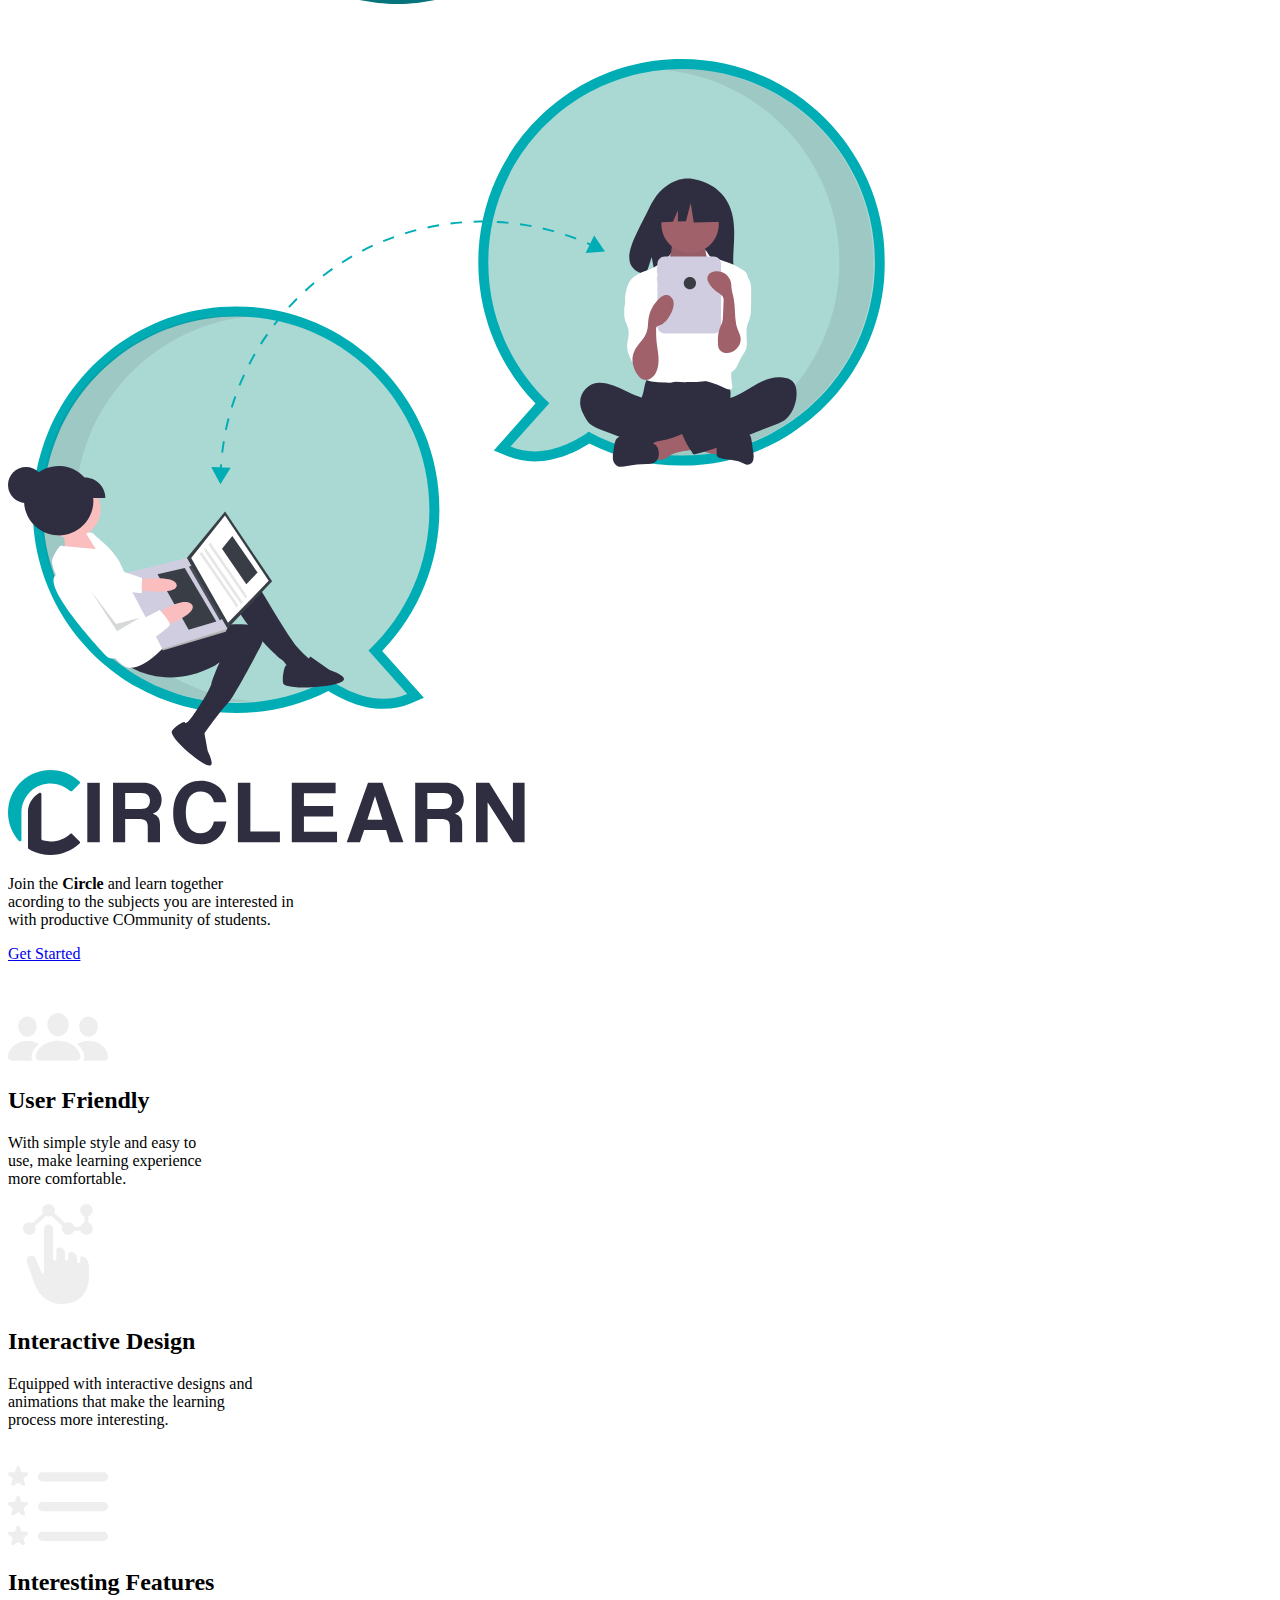
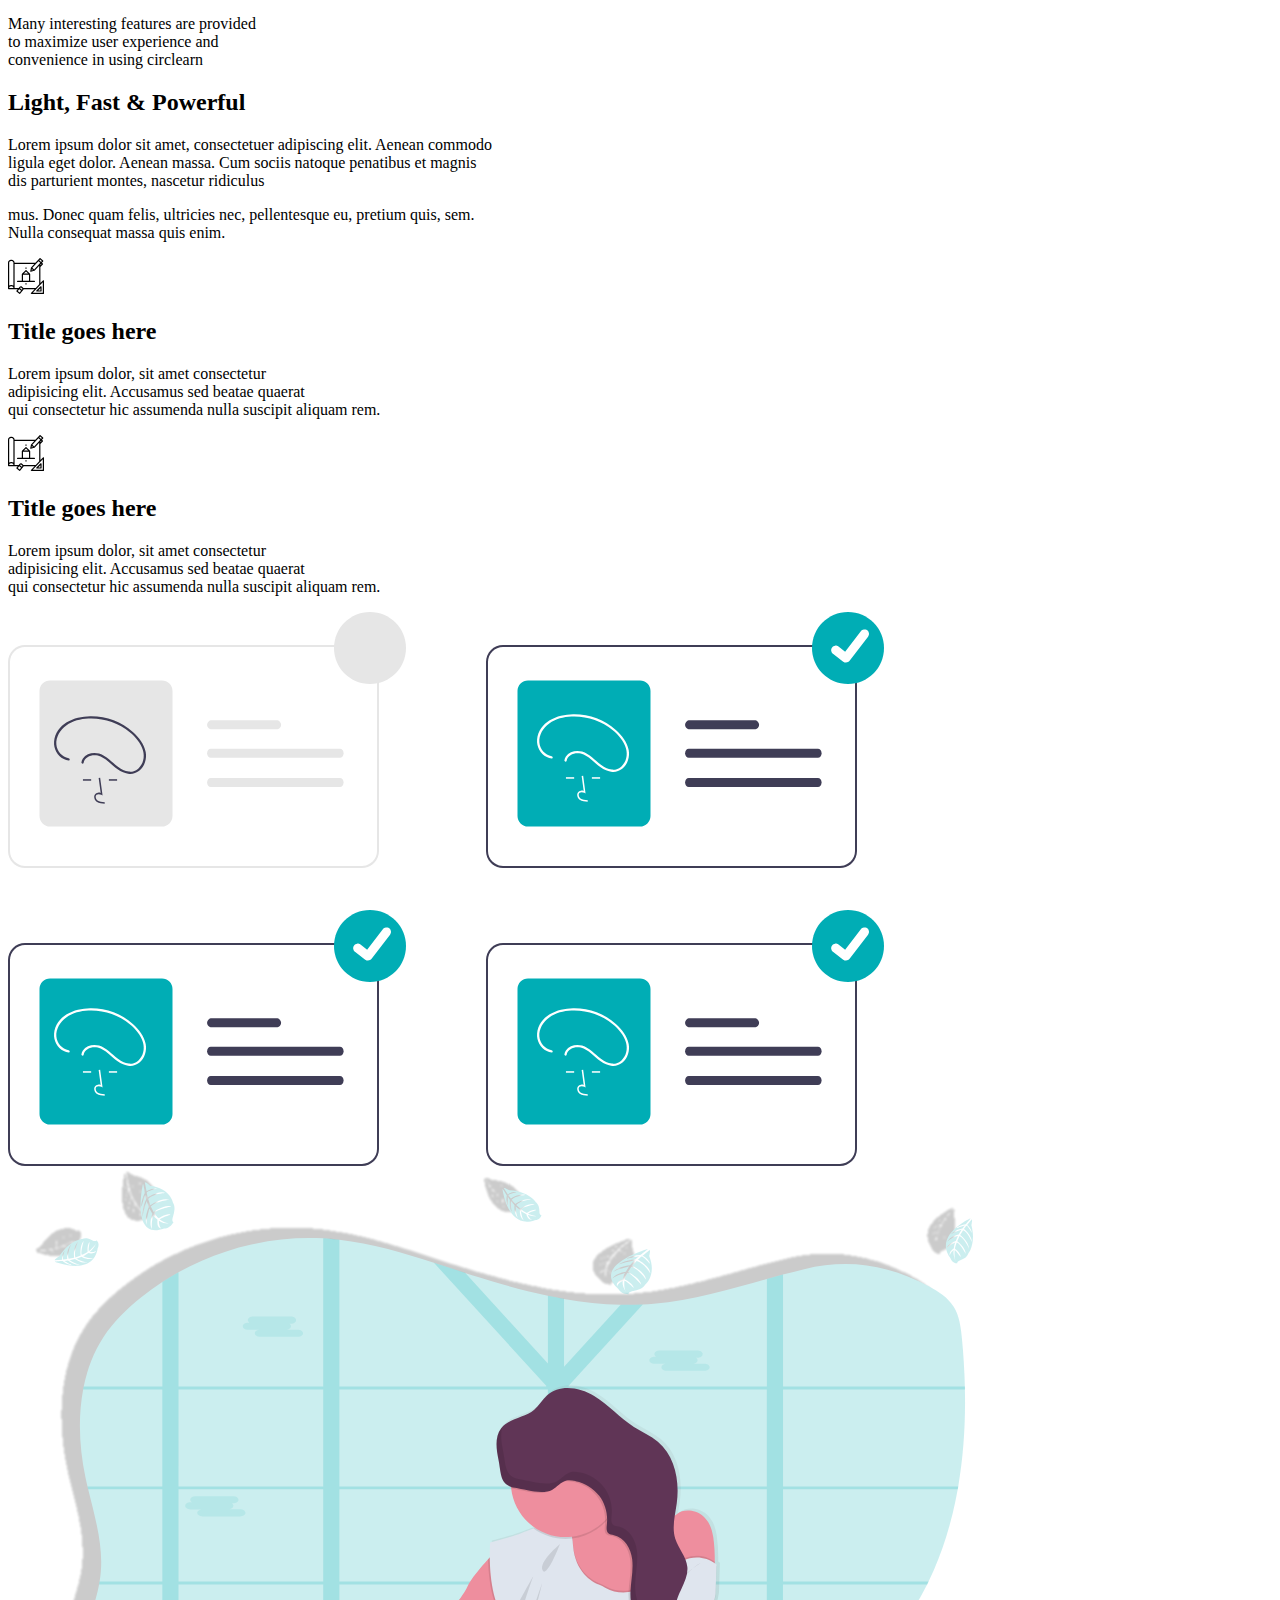
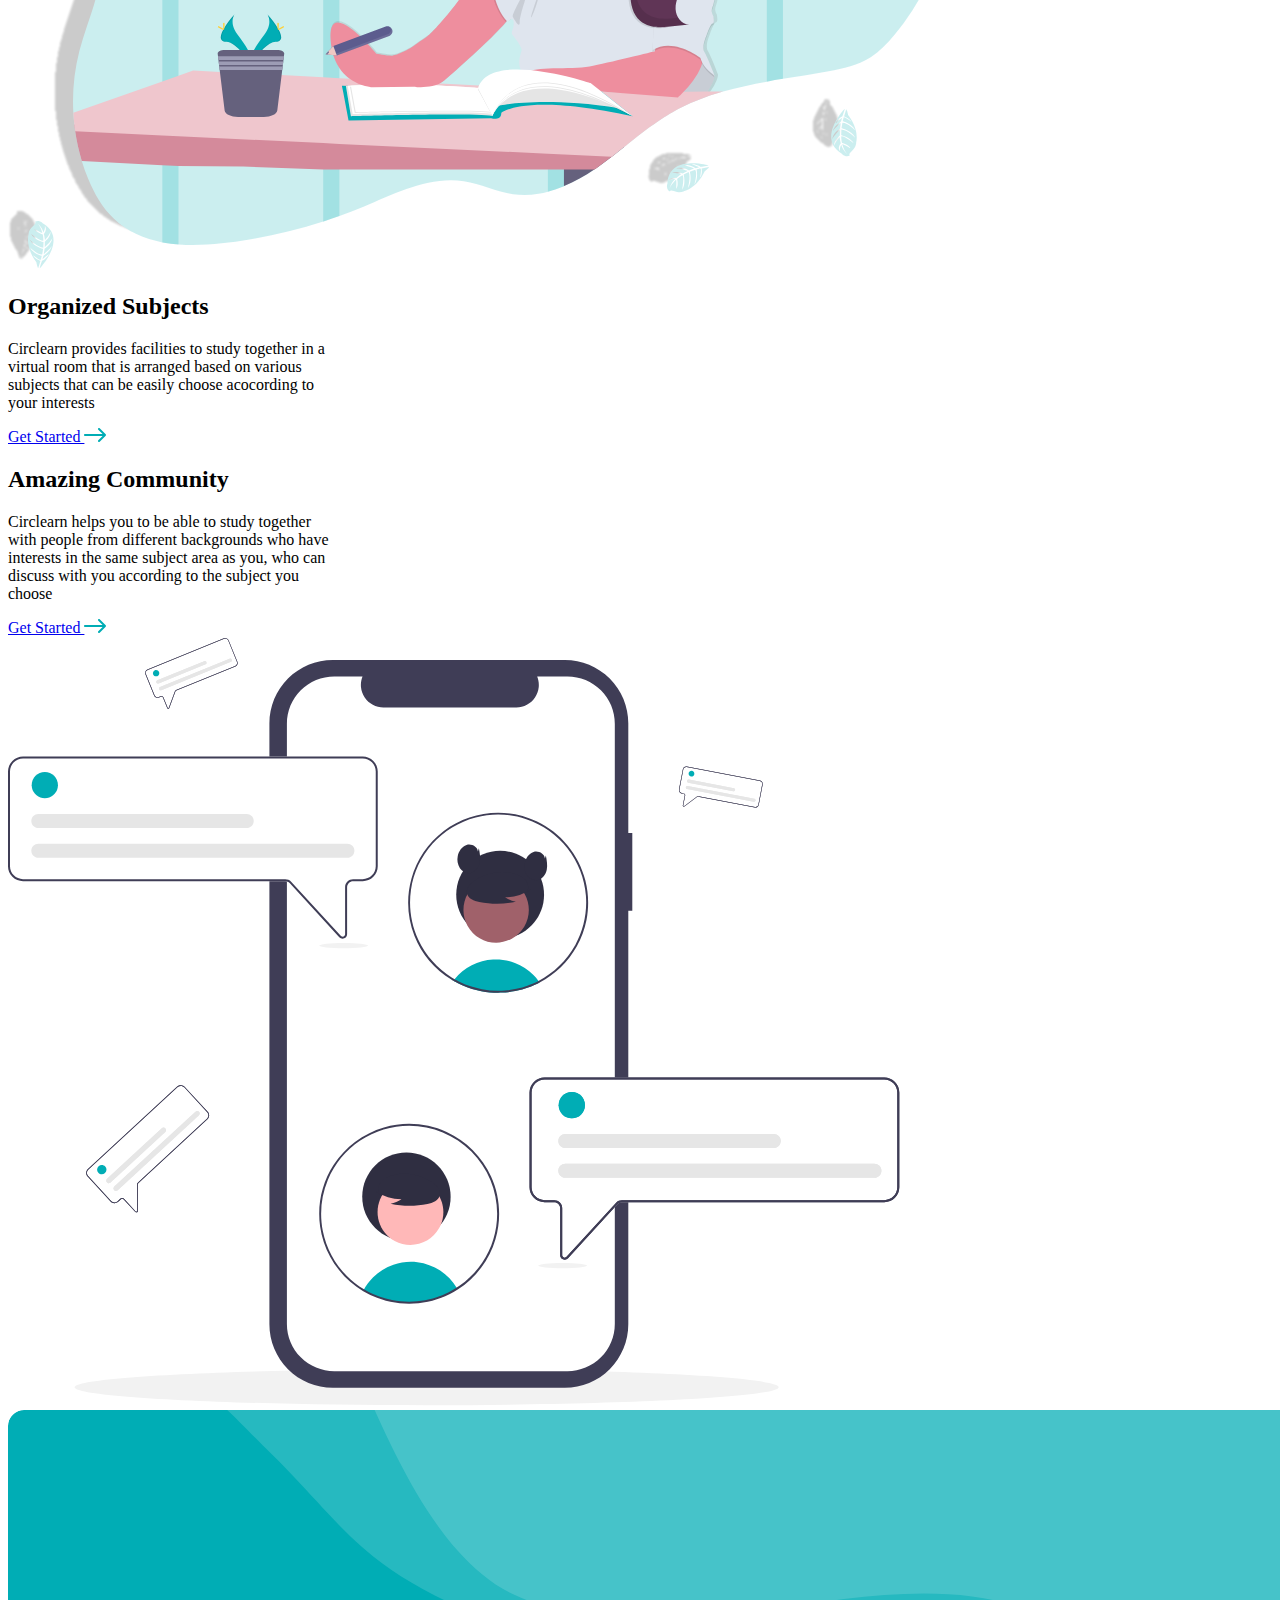
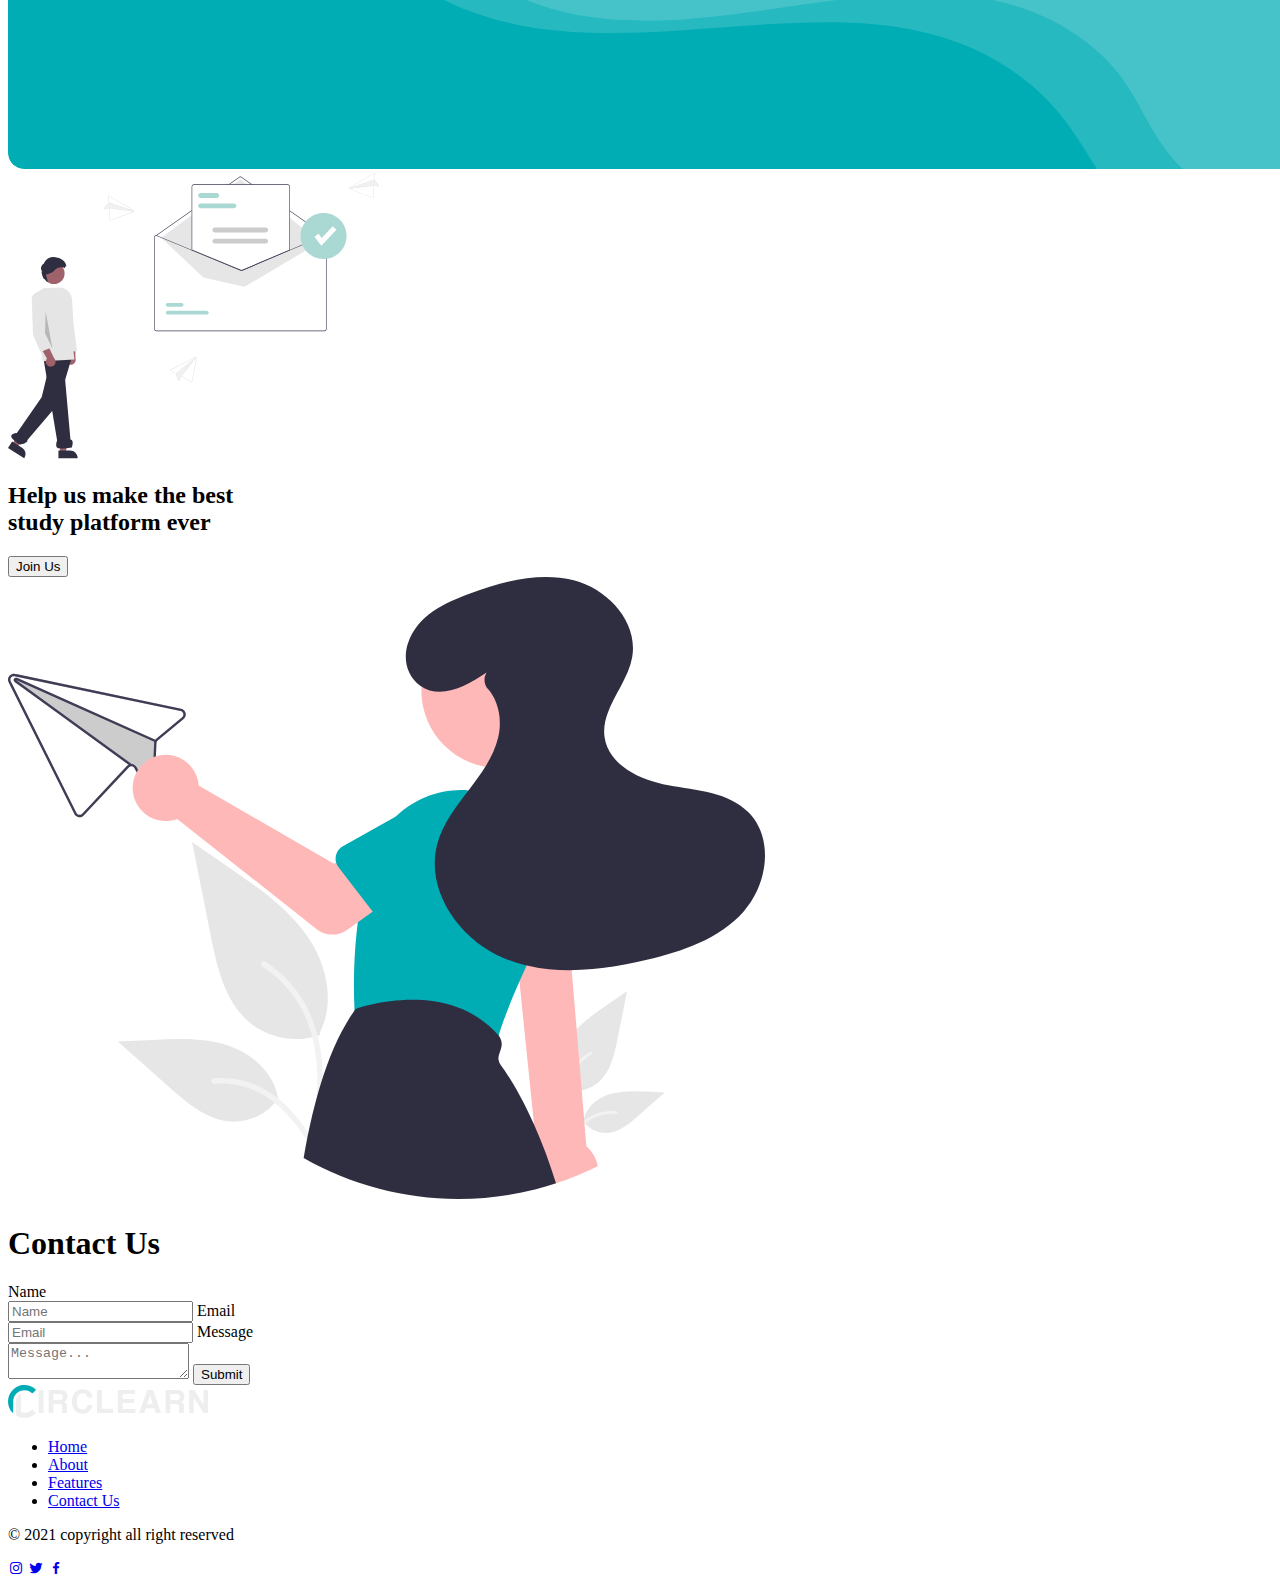
==== commit 91af8785: "Added Mobile Nav(Unfinished)" ====
--- a/index.html
+++ b/index.html
@@ -57,16 +57,17 @@
       type="image/x-icon"
     />
     <link rel="stylesheet" href="./assets/css/style.css" />
+    <link rel="stylesheet" href="./assets/css/landing-mobile.css" />
     <link
       href="https://cdn.jsdelivr.net/npm/boxicons@2.0.5/css/boxicons.min.css"
       rel="stylesheet"
     />
   </head>
   <body>
-    <header>
+    <header class="topnav">
       <a href="index.html"><img src="./assets/img/Logo.svg" alt="logo" /></a>
       <nav>
-        <ul>
+        <ul id="myLinks">
           <li><a href="#">Home</a></li>
           <li><a href="#">About</a></li>
           <li><a href="#">Features</a></li>
@@ -77,6 +78,17 @@
         <a href="./pages/login.html" class="login">Login</a>
         <a href="./pages/login.html" class="sign-up">Sign Up</a>
       </div>
+      <a
+        href="javascript:void(0);"
+        class="icon bar-container"
+        onclick="myFunction();
+        xfunction(this)
+        "
+      >
+        <div class="bar1"></div>
+        <div class="bar2"></div>
+        <div class="bar3"></div>
+      </a>
     </header>
     <div class="hero">
       <div class="vector">
@@ -100,7 +112,7 @@
           with productive COmmunity of students.
         </p>
         <div class="get-started">
-          <a href="#">Get Started</a>
+          <a href="./pages/login.html">Get Started</a>
         </div>
       </div>
     </div>
@@ -264,5 +276,18 @@
         </div>
       </div>
     </div>
+    <script>
+      function myFunction() {
+        var x = document.getElementById("myLinks");
+        if (x.style.display === "block") {
+          x.style.display = "none";
+        } else {
+          x.style.display = "block";
+        }
+      }
+      function xfunction(x) {
+        x.classList.toggle("change");
+      }
+    </script>
   </body>
 </html>
--- a/assets/css/style.css
+++ b/assets/css/style.css
@@ -11,349 +11,348 @@
   --dark-secondary-color: #2f2e41;
 }
 
-html,
-body {
-  overflow-x: initial;
-  margin: 0;
-  padding: 0;
-  box-sizing: border-box;
-  line-height: 1;
-  font-family: "Poppins", sans-serif;
+@media only screen and (min-width: 1920px) {
+  html,
+  body {
+    overflow-x: initial;
+    margin: 0;
+    padding: 0;
+    box-sizing: border-box;
+    line-height: 1;
+    font-family: "Poppins", sans-serif;
+  }
+
+  header {
+    display: flex;
+    padding: 15px 200px;
+    justify-content: space-between;
+  }
+
+  header nav {
+    display: flex;
+    align-items: center;
+  }
+
+  header nav ul {
+    display: flex;
+    padding: 0;
+  }
+
+  header nav ul li {
+    font-size: 18px;
+    list-style-type: none;
+    padding: 0 15px;
+  }
+
+  header nav ul li a {
+    text-decoration: none;
+    align-items: center;
+    justify-content: center;
+    color: var(--dark-color);
+  }
+
+  .button .login {
+    background-color: var(--primary-color);
+    padding: 10px 50px;
+    color: var(--light-color);
+    border-radius: 5px;
+  }
+
+  .button .sign-up {
+    border: 2px solid var(--primary-color);
+    padding: 8px 40px;
+    color: var(--primary-color);
+    border-radius: 5px;
+  }
+
+  .button {
+    padding: 5px;
+    display: flex;
+    justify-content: space-between;
+    align-items: center;
+  }
+
+  .button a {
+    text-decoration: none;
+    color: var(--dark-color);
+    padding: 5px;
+    margin: 0 15px;
+  }
+
+  .vector {
+    pointer-events: none;
+    -moz-user-select: none;
+    -webkit-user-select: none;
+    user-select: none;
+    overflow: hidden;
+    line-height: 0;
+  }
+
+  .vector .img1 {
+    position: absolute;
+    top: 0;
+    right: 0;
+    z-index: -1;
+  }
+  .vector .img2 {
+    position: absolute;
+    top: 100px;
+    right: 650px;
+    z-index: -1;
+  }
+  .vector .img3 {
+    position: absolute;
+    top: 200px;
+    right: 100px;
+    z-index: -1;
+  }
+
+  .get-started a {
+    text-decoration: none;
+    background-color: var(--primary-color);
+    padding: 10px 50px;
+    color: var(--light-color);
+    border-radius: 5px;
+  }
+
+  .title {
+    padding: 235px 200px 300px;
+  }
+
+  .title p {
+    color: var(--dark-color);
+    padding: 50px 0 50px;
+    font-size: 18px;
+  }
+
+  .info {
+    padding: 0 200px;
+    background-color: var(--primary-color);
+    text-align: center;
+    color: var(--light-color);
+  }
+
+  .info .info-container {
+    display: flex;
+    justify-content: space-around;
+  }
+
+  .info-container .item {
+    margin-top: 75px;
+    padding: 15px;
+    width: 400px;
+    height: 300px;
+  }
+
+  .info-container .item h2 {
+    font-size: 32px;
+    line-height: 0.5;
+    font-weight: 500;
+  }
+
+  .features {
+    display: flex;
+    justify-content: space-between;
+    padding: 50px 200px;
+  }
+
+  .features-container {
+    display: flex;
+    flex-direction: column;
+    justify-content: space-around;
+  }
+
+  .f-list h2 {
+    font-size: 18px;
+    line-height: 0.5;
+  }
+  .f-list p {
+    font-size: 14px;
+  }
+
+  .features.more {
+    padding: 50px 200px 50px 100px;
+  }
+
+  .f-text {
+    width: 500px;
+    padding-top: 200px;
+    line-height: 1;
+  }
+
+  .f-text a {
+    text-decoration: none;
+    color: var(--primary-color);
+    line-height: 5;
+  }
+
+  .f-text a:hover {
+    color: var(--dark-color);
+  }
+
+  .cta .bg {
+    position: absolute;
+    left: 50%;
+    transform: translate(-50%, 0);
+    z-index: -1;
+  }
+
+  .cta-container {
+    display: flex;
+    justify-content: center;
+    padding-top: 73px;
+  }
+
+  .cta-text h2 {
+    color: var(--light-color);
+    font-size: 32px;
+    line-height: 1.3;
+  }
+
+  .cta-container img {
+    padding: 0 50px;
+  }
+
+  .cta-text {
+    padding: 0 50px;
+  }
+
+  .cta-text button {
+    border: none;
+    text-decoration: none;
+    padding: 10px 60px;
+    font-size: 16px;
+    border-radius: 5px;
+    font-family: "Poppins", sans-serif;
+    color: var(--light-color);
+    background-color: var(--dark-color);
+    transition: 0.3s ease-in-out;
+  }
+
+  .cta-text button:hover {
+    background-color: var(--darker-color);
+  }
+
+  .contact-container {
+    display: flex;
+    justify-content: space-between;
+    padding: 0 200px;
+    padding-top: 100px;
+  }
+
+  .contact-form {
+    position: relative;
+    width: 500px;
+    height: 100%;
+    padding: 50px 30px;
+    -webkit-transition: -webkit-transform 1.2s ease-in-out;
+    transition: -webkit-transform 1.2s ease-in-out;
+    transition: transform 1.2s ease-in-out;
+    transition: transform 1.2s ease-in-out, -webkit-transform 1.2s ease-in-out;
+  }
+
+  .contact-form {
+    display: flex;
+    flex-direction: column;
+  }
+
+  .contact-form h1 {
+    font-size: 64px;
+    color: var(--dark-color);
+  }
+
+  .contact-form input,
+  select,
+  textarea {
+    width: 40%;
+    padding: 12px;
+    border-radius: 4px;
+    box-sizing: border-box;
+    margin-top: 6px;
+    margin-bottom: 16px;
+    resize: none;
+    outline: none;
+    border: none;
+    background-color: #eeeeee;
+  }
+
+  .contact-form textarea {
+    width: 70%;
+    height: 150px;
+    padding: 10px 20px 10px 10px;
+  }
+
+  .contact-form button {
+    margin-left: 15%;
+    width: 30%;
+    font-family: "Poppins", sans-serif;
+    font-size: 16px;
+    background-color: var(--primary-color);
+    color: white;
+    padding: 10px 0;
+    border: none;
+    border-radius: 5px;
+    cursor: pointer;
+  }
+
+  .footer-container,
+  .footer-nav {
+    display: flex;
+    align-items: center;
+    flex-direction: column;
+    background-color: #1a1c25;
+  }
+
+  .footer-container {
+    margin-top: 50px;
+  }
+
+  .footer-nav {
+    padding-top: 25px;
+    width: 80%;
+    border-bottom: 1px solid rgb(51, 56, 71, 0.5);
+  }
+
+  .footer-container img {
+    width: 150px;
+  }
+
+  .footer-container nav ul {
+    display: flex;
+    padding: 15px 0;
+  }
+
+  .footer-container ul li {
+    list-style: none;
+    padding: 0 10px;
+  }
+
+  .footer-container li a {
+    text-decoration: none;
+    color: var(--light-color);
+  }
+
+  .copyright {
+    width: 80%;
+    padding-top: 5px;
+    display: flex;
+    align-items: center;
+    justify-content: space-between;
+  }
+
+  .copyright p {
+    color: var(--light-color);
+    font-size: 13px;
+  }
+
+  .social-media a {
+    padding: 0 3px;
+  }
+
+  .social-media a i {
+    padding: 5px;
+    border-radius: 100%;
+    background-color: #2f2e41;
+    color: var(--light-color);
+  }
 }
-
-/* @media only screen and (min-width: 1920px) {
-} */
-
-header {
-  display: flex;
-  padding: 15px 200px;
-  justify-content: space-between;
-}
-
-header nav {
-  display: flex;
-  align-items: center;
-}
-
-header nav ul {
-  display: flex;
-  padding: 0;
-}
-
-header nav ul li {
-  font-size: 18px;
-  list-style-type: none;
-  padding: 0 15px;
-}
-
-header nav ul li a {
-  text-decoration: none;
-  align-items: center;
-  justify-content: center;
-  color: var(--dark-color);
-}
-
-.button .login {
-  background-color: var(--primary-color);
-  padding: 10px 50px;
-  color: var(--light-color);
-  border-radius: 5px;
-}
-
-.button .sign-up {
-  border: 2px solid var(--primary-color);
-  padding: 8px 40px;
-  color: var(--primary-color);
-  border-radius: 5px;
-}
-
-.button {
-  padding: 5px;
-  display: flex;
-  justify-content: space-between;
-  align-items: center;
-}
-
-.button a {
-  text-decoration: none;
-  color: var(--dark-color);
-  padding: 5px;
-  margin: 0 15px;
-}
-
-.vector {
-  pointer-events: none;
-  -moz-user-select: none;
-  -webkit-user-select: none;
-  user-select: none;
-  overflow: hidden;
-  line-height: 0;
-}
-
-.vector .img1 {
-  position: absolute;
-  top: 0;
-  right: 0;
-  z-index: -1;
-}
-.vector .img2 {
-  position: absolute;
-  top: 100px;
-  right: 650px;
-  z-index: -1;
-}
-.vector .img3 {
-  position: absolute;
-  top: 200px;
-  right: 100px;
-  z-index: -1;
-}
-
-.get-started a {
-  text-decoration: none;
-  background-color: var(--primary-color);
-  padding: 10px 50px;
-  color: var(--light-color);
-  border-radius: 5px;
-}
-
-.title {
-  padding: 235px 200px 300px;
-}
-
-.title p {
-  color: var(--dark-color);
-  padding: 50px 0 50px;
-  font-size: 18px;
-}
-
-.info {
-  padding: 0 200px;
-  background-color: var(--primary-color);
-  text-align: center;
-  color: var(--light-color);
-}
-
-.info .info-container {
-  display: flex;
-  justify-content: space-around;
-}
-
-.info-container .item {
-  margin-top: 75px;
-  padding: 15px;
-  width: 400px;
-  height: 300px;
-}
-
-.info-container .item h2 {
-  font-size: 32px;
-  line-height: 0.5;
-  font-weight: 500;
-}
-
-.features {
-  display: flex;
-  justify-content: space-between;
-  padding: 50px 200px;
-}
-
-.features-container {
-  display: flex;
-  flex-direction: column;
-  justify-content: space-around;
-}
-
-.f-list h2 {
-  font-size: 18px;
-  line-height: 0.5;
-}
-.f-list p {
-  font-size: 14px;
-}
-
-.features.more {
-  padding: 50px 200px 50px 100px;
-}
-
-.f-text {
-  width: 500px;
-  padding-top: 200px;
-  line-height: 1;
-}
-
-.f-text a {
-  text-decoration: none;
-  color: var(--primary-color);
-  line-height: 5;
-}
-
-.f-text a:hover {
-  color: var(--dark-color);
-}
-
-.cta .bg {
-  position: absolute;
-  left: 50%;
-  transform: translate(-50%, 0);
-  z-index: -1;
-}
-
-.cta-container {
-  display: flex;
-  justify-content: center;
-  padding-top: 73px;
-}
-
-.cta-text h2 {
-  color: var(--light-color);
-  font-size: 32px;
-  line-height: 1.3;
-}
-
-.cta-container img {
-  padding: 0 50px;
-}
-
-.cta-text {
-  padding: 0 50px;
-}
-
-.cta-text button {
-  border: none;
-  text-decoration: none;
-  padding: 10px 60px;
-  font-size: 16px;
-  border-radius: 5px;
-  font-family: "Poppins", sans-serif;
-  color: var(--light-color);
-  background-color: var(--dark-color);
-  transition: 0.3s ease-in-out;
-}
-
-.cta-text button:hover {
-  background-color: var(--darker-color);
-}
-
-.contact-container {
-  display: flex;
-  justify-content: space-between;
-  padding: 0 200px;
-  padding-top: 100px;
-}
-
-.contact-form {
-  position: relative;
-  width: 500px;
-  height: 100%;
-  padding: 50px 30px;
-  -webkit-transition: -webkit-transform 1.2s ease-in-out;
-  transition: -webkit-transform 1.2s ease-in-out;
-  transition: transform 1.2s ease-in-out;
-  transition: transform 1.2s ease-in-out, -webkit-transform 1.2s ease-in-out;
-}
-
-.contact-form {
-  display: flex;
-  flex-direction: column;
-}
-
-.contact-form h1 {
-  font-size: 64px;
-  color: var(--dark-color);
-}
-
-.contact-form input,
-select,
-textarea {
-  width: 40%;
-  padding: 12px;
-  border-radius: 4px;
-  box-sizing: border-box;
-  margin-top: 6px;
-  margin-bottom: 16px;
-  resize: none;
-  outline: none;
-  border: none;
-  background-color: #eeeeee;
-}
-
-.contact-form textarea {
-  width: 70%;
-  height: 150px;
-  padding: 10px 20px 10px 10px;
-}
-
-.contact-form button {
-  margin-left: 15%;
-  width: 30%;
-  font-family: "Poppins", sans-serif;
-  font-size: 16px;
-  background-color: var(--primary-color);
-  color: white;
-  padding: 10px 0;
-  border: none;
-  border-radius: 5px;
-  cursor: pointer;
-}
-
-.footer-container,
-.footer-nav {
-  display: flex;
-  align-items: center;
-  flex-direction: column;
-  background-color: #1a1c25;
-}
-
-.footer-container {
-  margin-top: 50px;
-}
-
-.footer-nav {
-  padding-top: 25px;
-  width: 80%;
-  border-bottom: 1px solid rgb(51, 56, 71, 0.5);
-}
-
-.footer-container img {
-  width: 150px;
-}
-
-.footer-container nav ul {
-  display: flex;
-  padding: 15px 0;
-}
-
-.footer-container ul li {
-  list-style: none;
-  padding: 0 10px;
-}
-
-.footer-container li a {
-  text-decoration: none;
-  color: var(--light-color);
-}
-
-.copyright {
-  width: 80%;
-  padding-top: 5px;
-  display: flex;
-  align-items: center;
-  justify-content: space-between;
-}
-
-.copyright p {
-  color: var(--light-color);
-  font-size: 13px;
-}
-
-.social-media a {
-  padding: 0 3px;
-}
-
-.social-media a i {
-  padding: 5px;
-  border-radius: 100%;
-  background-color: #2f2e41;
-  color: var(--light-color);
-}
--- a/assets/css/landing-mobile.css
+++ b/assets/css/landing-mobile.css
@@ -0,0 +1,104 @@
+@import url("https://fonts.googleapis.com/css2?family=Poppins:wght@400;500;600;700&display=swap");
+
+:root {
+  --primary-color: #00adb5;
+  --secondary-color: #aad8d3;
+  --light-color: #eeeeee;
+  --dark-color: #393e46;
+  --darker-color: #282c31;
+  --primary-darker-color: #001c1e;
+  --gray-color: #bcbcbc;
+  --dark-secondary-color: #2f2e41;
+}
+
+@media only screen and (max-width: 1000px) {
+  html,
+  body {
+    overflow-x: initial;
+    margin: 0;
+    padding: 0;
+    box-sizing: border-box;
+    line-height: 1;
+    font-family: "Poppins", sans-serif;
+  }
+
+  header a img {
+    width: 32px;
+  }
+
+  .button {
+    display: none;
+  }
+
+  .avatar {
+    padding: 5px;
+    border-radius: 15px;
+    background-color: #2f2e41;
+  }
+
+  .topnav {
+    overflow: hidden;
+    background-color: #fff;
+    position: relative;
+  }
+
+  .topnav #myLinks {
+    display: none;
+  }
+
+  .topnav a {
+    color: var(--dark-color);
+    padding: 15px 15px;
+    text-decoration: none;
+    font-size: 16px;
+    display: block;
+  }
+
+  .topnav a.icon {
+    display: block;
+    position: absolute;
+    right: 0;
+    top: 0;
+  }
+
+  .topnav a:hover {
+    background-color: #ddd;
+    color: black;
+  }
+
+  .bar-container {
+    display: inline-block;
+    cursor: pointer;
+  }
+
+  .bar1,
+  .bar2,
+  .bar3 {
+    width: 35px;
+    height: 5px;
+    background-color: var(--dark-color);
+    margin: 6px 0;
+    transition: 0.4s;
+    border-radius: 500px;
+  }
+
+  .change .bar1 {
+    -webkit-transform: rotate(-45deg) translate(-9px, 6px);
+    transform: rotate(-45deg) translate(-9px, 6px);
+  }
+
+  .change .bar2 {
+    opacity: 0;
+  }
+
+  .change .bar3 {
+    -webkit-transform: rotate(45deg) translate(-8px, -8px);
+    transform: rotate(45deg) translate(-8px, -8px);
+  }
+
+  header nav ul li {
+    list-style: none;
+    margin: 0;
+    padding: 0;
+  }
+}
